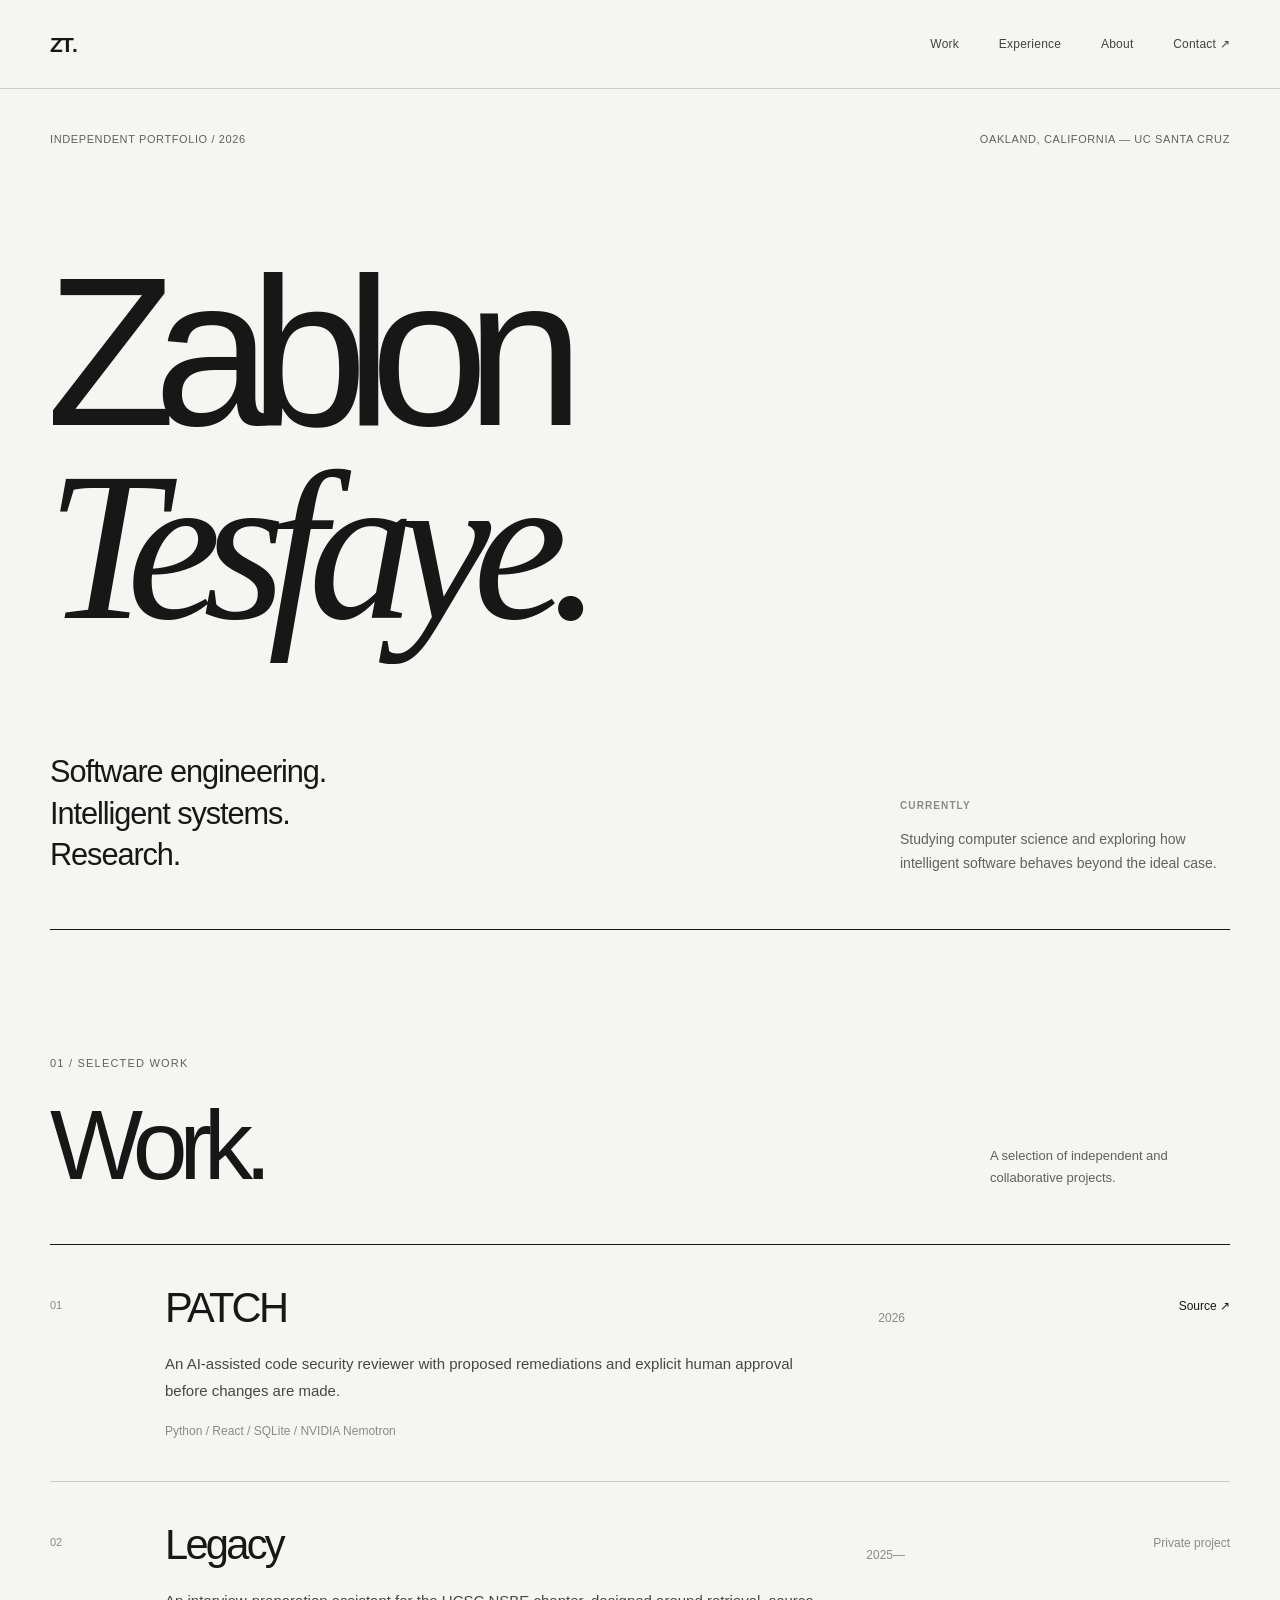
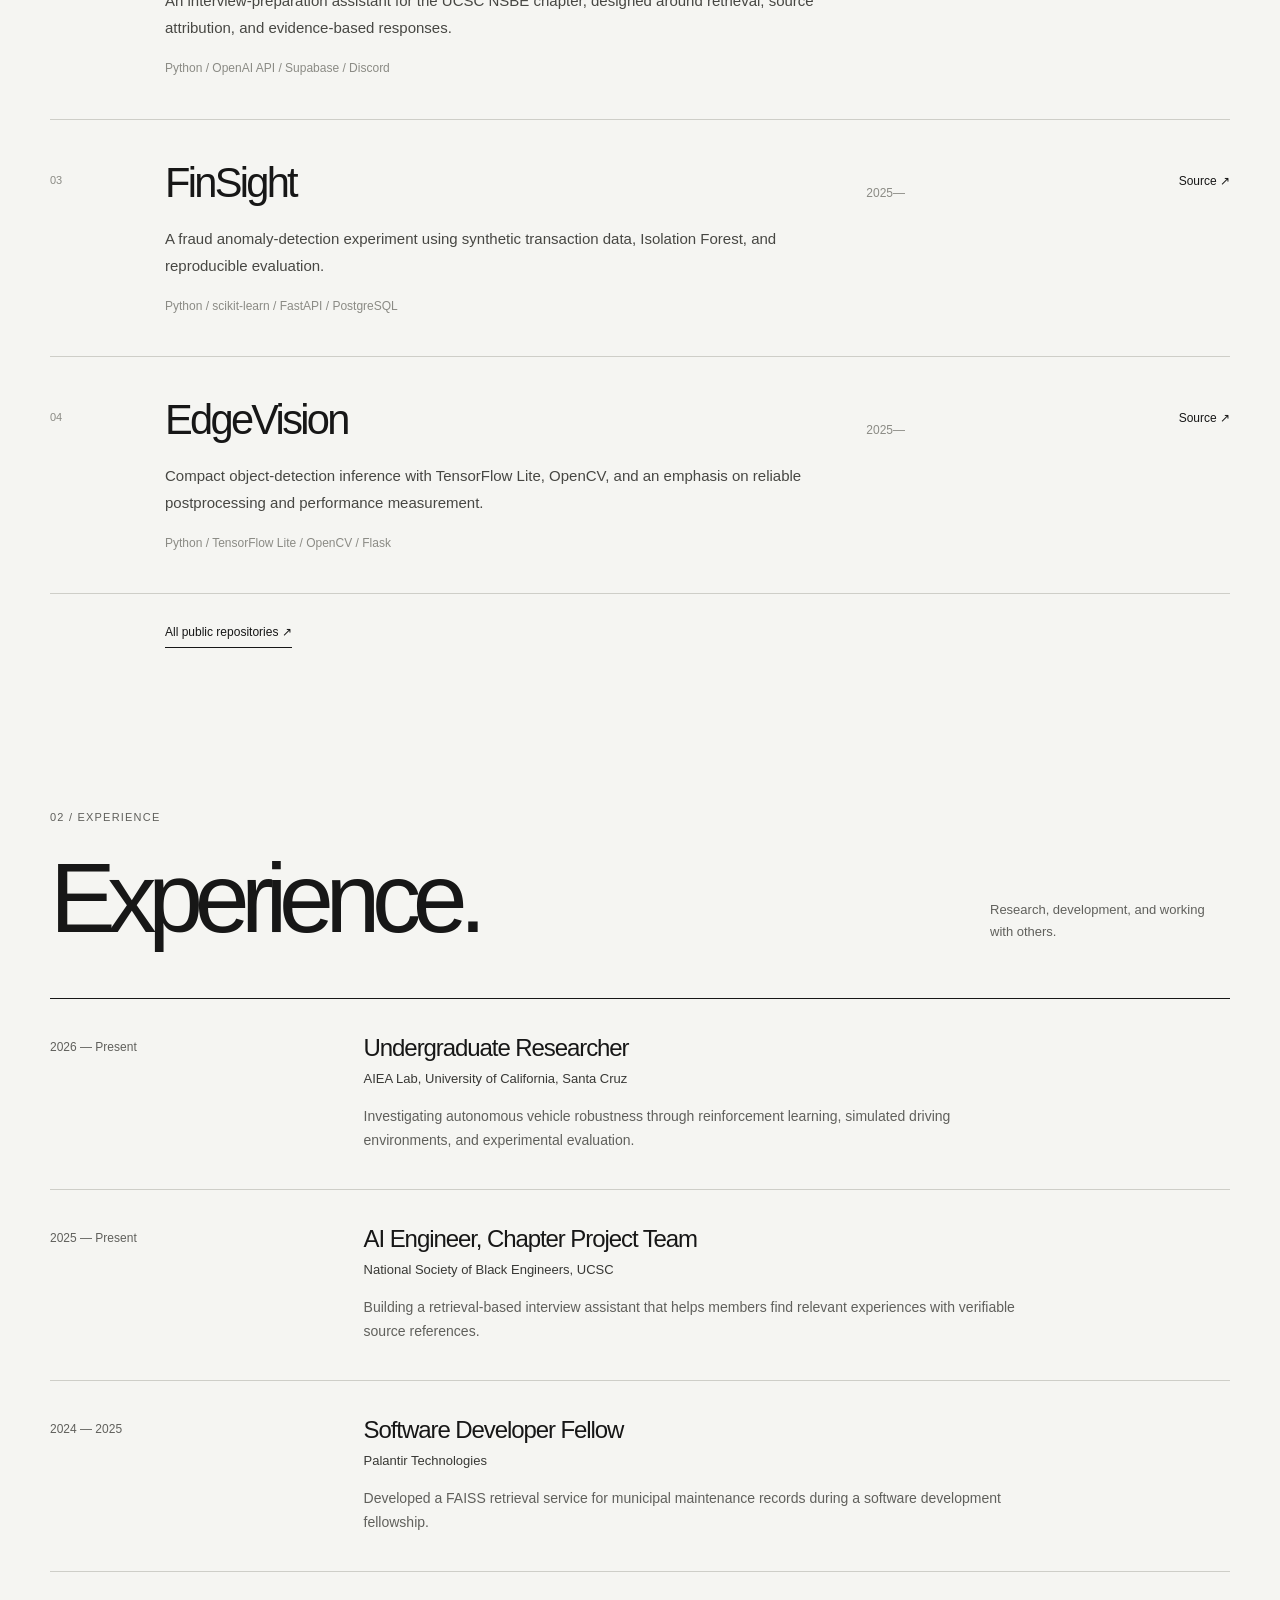
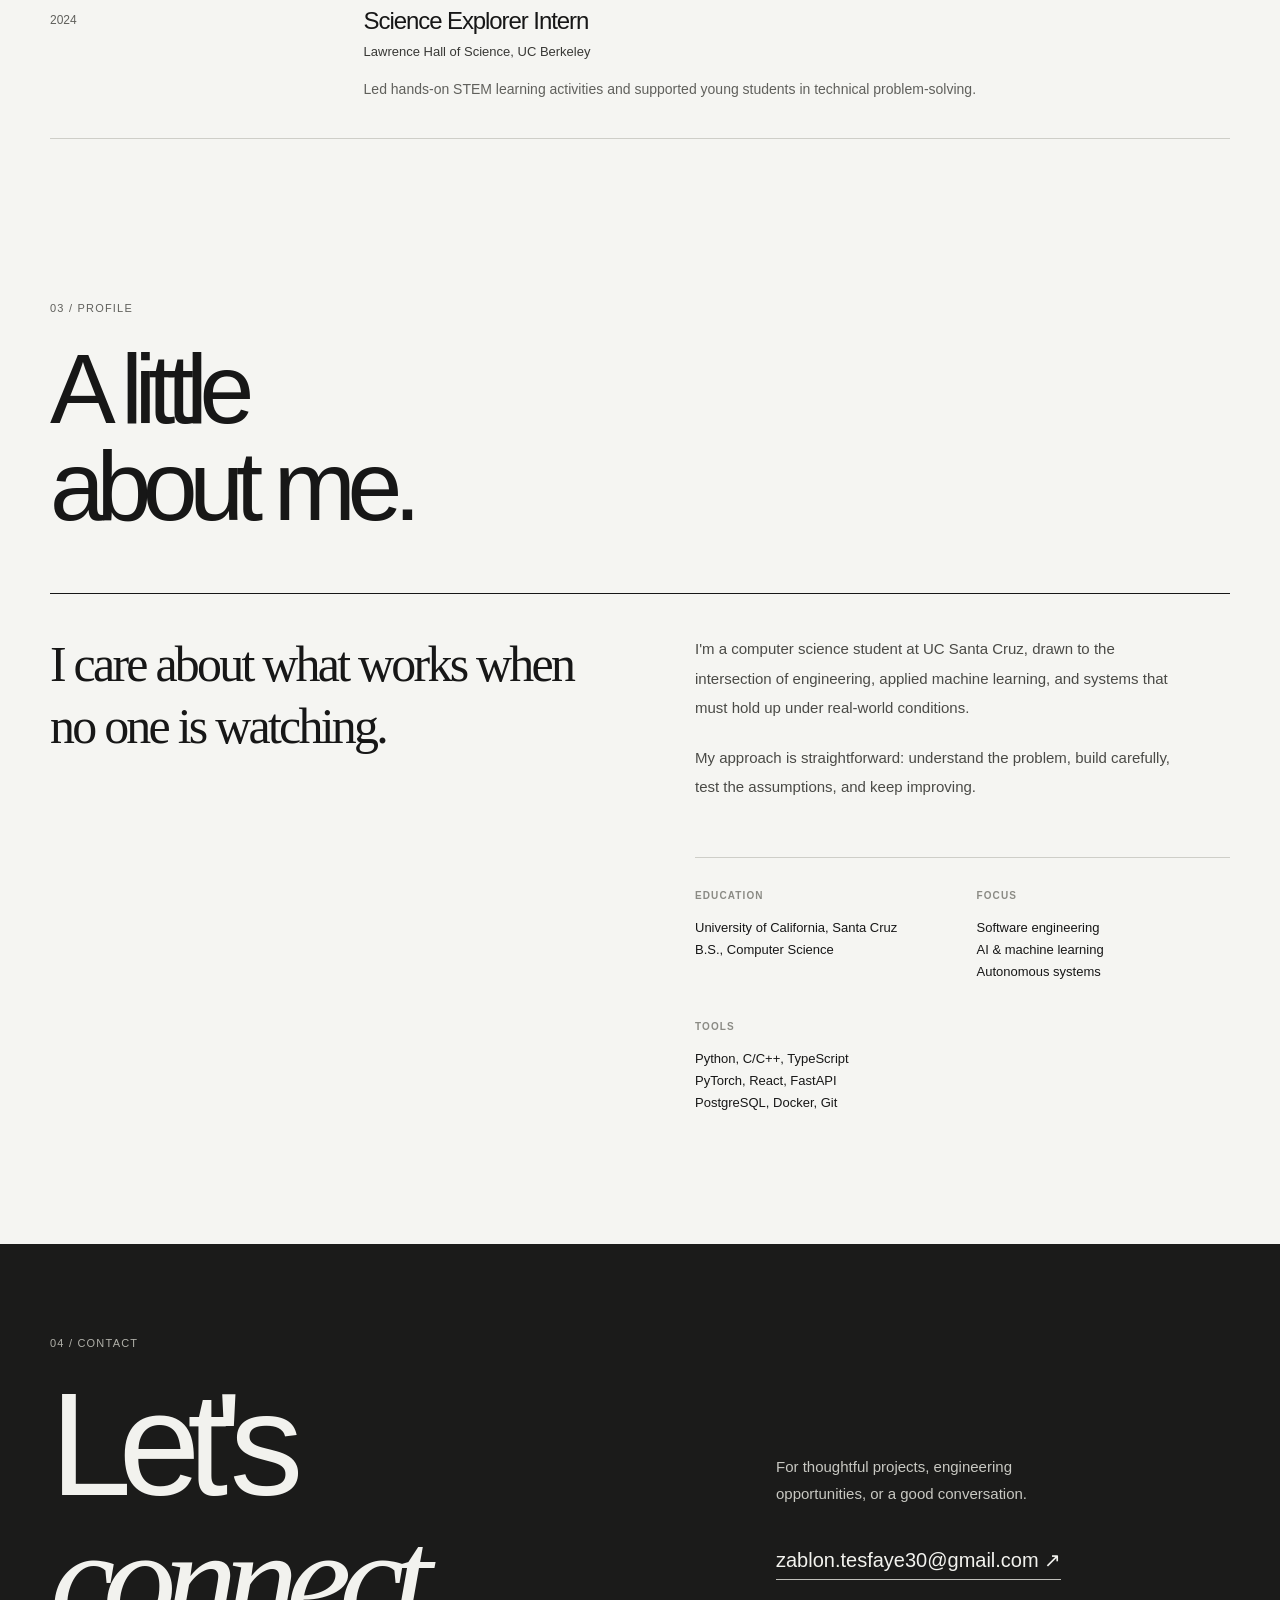
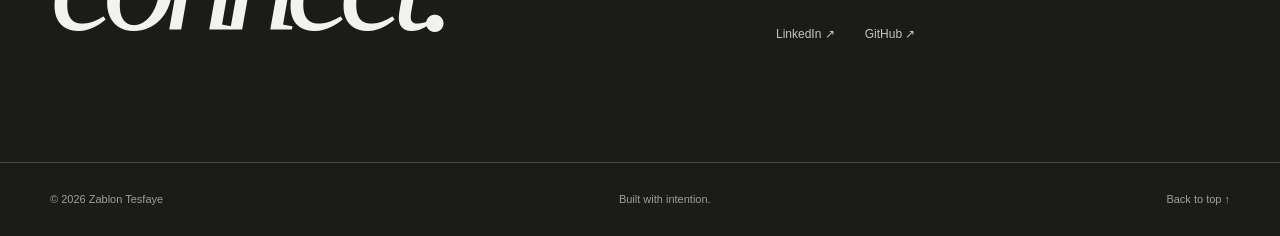
==== index.html @ 2c30edf9 "Redesign portfolio as restrained monochrome editorial site" ====
<!doctype html>
<html lang="en">
<head>
  <meta charset="utf-8">
  <meta name="viewport" content="width=device-width, initial-scale=1">
  <meta name="theme-color" content="#f5f5f2">
  <meta name="description" content="Zablon Tesfaye. Computer science, intelligent systems, and software engineering. Selected work and experience.">
  <meta property="og:type" content="website">
  <meta property="og:title" content="Zablon Tesfaye — Selected Work">
  <meta property="og:description" content="Software engineering, applied machine learning, and research.">
  <link rel="canonical" href="https://zablon-tesfaye.github.io/">
  <link rel="icon" type="image/svg+xml" href="./favicon.svg">
  <link rel="stylesheet" href="./style.css">
  <script src="./script.js" defer></script>
  <title>Zablon Tesfaye — Selected Work</title>
</head>
<body>
  <a class="skip" href="#content">Skip to content</a>

  <header class="masthead">
    <div class="frame masthead-inner">
      <a href="#top" class="wordmark" aria-label="Zablon Tesfaye, home">ZT<span class="wordmark-period">.</span></a>
      <nav class="nav" aria-label="Primary navigation">
        <a href="#work">Work</a>
        <a href="#experience">Experience</a>
        <a href="#about">About</a>
        <a href="#contact">Contact <span aria-hidden="true">↗</span></a>
      </nav>
    </div>
  </header>

  <main id="content">
    <section class="hero frame" id="top" aria-labelledby="hero-title">
      <div class="hero-topline"><span>Independent Portfolio / 2026</span><span>Oakland, California — UC Santa Cruz</span></div>
      <h1 id="hero-title">Zablon<br><em>Tesfaye.</em></h1>
      <div class="hero-bottom">
        <p>Software engineering.<br>Intelligent systems.<br>Research.</p>
        <div class="hero-note">
          <span class="micro-label">CURRENTLY</span>
          <p>Studying computer science and exploring how intelligent software behaves beyond the ideal case.</p>
        </div>
      </div>
      <div class="hero-divider" aria-hidden="true"></div>
    </section>

    <section id="work" class="section frame" aria-labelledby="work-heading">
      <div class="section-heading">
        <div><span class="section-number">01 / SELECTED WORK</span><h2 id="work-heading">Work.</h2></div>
        <p>A selection of independent and collaborative projects.</p>
      </div>

      <!-- Kept projects in a numbered editorial index rather than decorative cards.
           The structure makes it easy to add or reorder projects without changing JavaScript. -->
      <div class="work-list">
        <article class="work-item">
          <span class="item-number">01</span>
          <div class="work-main">
            <div class="work-title-row"><h3>PATCH</h3><span class="work-year">2026</span></div>
            <p class="work-summary">An AI-assisted code security reviewer with proposed remediations and explicit human approval before changes are made.</p>
            <p class="work-stack">Python / React / SQLite / NVIDIA Nemotron</p>
          </div>
          <a class="work-link" href="https://github.com/Zablon-Tesfaye/Patch" target="_blank" rel="noopener noreferrer" aria-label="View PATCH on GitHub">Source <span aria-hidden="true">↗</span></a>
        </article>

        <article class="work-item">
          <span class="item-number">02</span>
          <div class="work-main">
            <div class="work-title-row"><h3>Legacy</h3><span class="work-year">2025—</span></div>
            <p class="work-summary">An interview-preparation assistant for the UCSC NSBE chapter, designed around retrieval, source attribution, and evidence-based responses.</p>
            <p class="work-stack">Python / OpenAI API / Supabase / Discord</p>
          </div>
          <span class="work-private">Private project</span>
        </article>

        <article class="work-item">
          <span class="item-number">03</span>
          <div class="work-main">
            <div class="work-title-row"><h3>FinSight</h3><span class="work-year">2025—</span></div>
            <p class="work-summary">A fraud anomaly-detection experiment using synthetic transaction data, Isolation Forest, and reproducible evaluation.</p>
            <p class="work-stack">Python / scikit-learn / FastAPI / PostgreSQL</p>
          </div>
          <a class="work-link" href="https://github.com/Zablon-Tesfaye/finsight" target="_blank" rel="noopener noreferrer" aria-label="View FinSight on GitHub">Source <span aria-hidden="true">↗</span></a>
        </article>

        <article class="work-item">
          <span class="item-number">04</span>
          <div class="work-main">
            <div class="work-title-row"><h3>EdgeVision</h3><span class="work-year">2025—</span></div>
            <p class="work-summary">Compact object-detection inference with TensorFlow Lite, OpenCV, and an emphasis on reliable postprocessing and performance measurement.</p>
            <p class="work-stack">Python / TensorFlow Lite / OpenCV / Flask</p>
          </div>
          <a class="work-link" href="https://github.com/Zablon-Tesfaye/EdgeVision" target="_blank" rel="noopener noreferrer" aria-label="View EdgeVision on GitHub">Source <span aria-hidden="true">↗</span></a>
        </article>
      </div>
      <a class="quiet-link" href="https://github.com/Zablon-Tesfaye" target="_blank" rel="noopener noreferrer">All public repositories <span aria-hidden="true">↗</span></a>
    </section>

    <section id="experience" class="section frame" aria-labelledby="experience-heading">
      <div class="section-heading">
        <div><span class="section-number">02 / EXPERIENCE</span><h2 id="experience-heading">Experience.</h2></div>
        <p>Research, development, and working with others.</p>
      </div>
      <div class="experience-list">
        <article class="experience-item">
          <span class="experience-date">2026 — Present</span>
          <div><h3>Undergraduate Researcher</h3><p class="experience-org">AIEA Lab, University of California, Santa Cruz</p><p>Investigating autonomous vehicle robustness through reinforcement learning, simulated driving environments, and experimental evaluation.</p></div>
        </article>
        <article class="experience-item">
          <span class="experience-date">2025 — Present</span>
          <div><h3>AI Engineer, Chapter Project Team</h3><p class="experience-org">National Society of Black Engineers, UCSC</p><p>Building a retrieval-based interview assistant that helps members find relevant experiences with verifiable source references.</p></div>
        </article>
        <article class="experience-item">
          <span class="experience-date">2024 — 2025</span>
          <div><h3>Software Developer Fellow</h3><p class="experience-org">Palantir Technologies</p><p>Developed a FAISS retrieval service for municipal maintenance records during a software development fellowship.</p></div>
        </article>
        <article class="experience-item">
          <span class="experience-date">2024</span>
          <div><h3>Science Explorer Intern</h3><p class="experience-org">Lawrence Hall of Science, UC Berkeley</p><p>Led hands-on STEM learning activities and supported young students in technical problem-solving.</p></div>
        </article>
      </div>
    </section>

    <section id="about" class="section frame about-section" aria-labelledby="about-heading">
      <div class="section-heading"><div><span class="section-number">03 / PROFILE</span><h2 id="about-heading">A little<br>about me.</h2></div></div>
      <div class="about-grid">
        <p class="about-statement">I care about what works when no one is watching.</p>
        <div class="about-details">
          <p>I'm a computer science student at UC Santa Cruz, drawn to the intersection of engineering, applied machine learning, and systems that must hold up under real-world conditions.</p>
          <p>My approach is straightforward: understand the problem, build carefully, test the assumptions, and keep improving.</p>
          <div class="facts">
            <div><span class="micro-label">EDUCATION</span><p>University of California, Santa Cruz<br>B.S., Computer Science</p></div>
            <div><span class="micro-label">FOCUS</span><p>Software engineering<br>AI &amp; machine learning<br>Autonomous systems</p></div>
            <div><span class="micro-label">TOOLS</span><p>Python, C/C++, TypeScript<br>PyTorch, React, FastAPI<br>PostgreSQL, Docker, Git</p></div>
          </div>
        </div>
      </div>
    </section>

    <section id="contact" class="contact-section" aria-labelledby="contact-heading">
      <div class="frame">
        <span class="section-number">04 / CONTACT</span>
        <div class="contact-grid">
          <h2 id="contact-heading">Let's<br><em>connect.</em></h2>
          <div class="contact-aside">
            <p>For thoughtful projects, engineering opportunities, or a good conversation.</p>
            <a class="email-link" href="mailto:zablon.tesfaye30@gmail.com?subject=Hello%20Zablon">zablon.tesfaye30@gmail.com <span aria-hidden="true">↗</span></a>
            <div class="social-links">
              <a href="https://www.linkedin.com/in/Zablon-Tesfaye" target="_blank" rel="noopener noreferrer">LinkedIn ↗</a>
              <a href="https://github.com/Zablon-Tesfaye" target="_blank" rel="noopener noreferrer">GitHub ↗</a>
            </div>
          </div>
        </div>
      </div>
    </section>
  </main>

  <footer class="footer"><div class="frame footer-inner"><span>© <span data-year>2026</span> Zablon Tesfaye</span><span>Built with intention.</span><a href="#top">Back to top ↑</a></div></footer>
</body>
</html>
---- style.css ----
/*
  Visual direction: quiet editorial, not a product landing page.
  Deliberately limited to ink, warm paper and a handful of neutral grays.
*/
:root {
  color-scheme: light;
  --paper: #f5f5f2;
  --ink: #171717;
  --secondary: #60605c;
  --soft: #8b8b85;
  --line: #cecec8;
  --dark: #1b1b1a;
  --wide: 1260px;
}
* { box-sizing: border-box; }
html { scroll-behavior: smooth; scroll-padding-top: 70px; }
body { margin: 0; min-width: 320px; color: var(--ink); background: var(--paper); font: 15px/1.7 -apple-system, BlinkMacSystemFont, "Helvetica Neue", Helvetica, Arial, sans-serif; -webkit-font-smoothing: antialiased; }
a { color: inherit; }
a:focus-visible { outline: 2px solid currentColor; outline-offset: 5px; }
::selection { background: #222; color: #fff; }
h1, h2, h3, p { margin-top: 0; }
h1, h2, h3 { font-weight: 400; }
.frame { width: min(var(--wide), calc(100% - 100px)); margin-inline: auto; }
.skip { position: absolute; top: -100px; left: 22px; z-index: 50; background: var(--ink); color: white; padding: 10px 16px; }
.skip:focus { top: 16px; }

/* One understated navigation row. No animations, pills, or prominent CTA. */
.masthead { border-bottom: 1px solid var(--line); }
.masthead-inner { min-height: 88px; display: flex; justify-content: space-between; align-items: center; gap: 24px; }
.wordmark { font: 700 21px/1 Helvetica, Arial, sans-serif; text-decoration: none; letter-spacing: -.09em; }
.wordmark-period { letter-spacing: 0; }
.nav { display: flex; align-items: center; flex-wrap: wrap; gap: clamp(17px,3.1vw,43px); }
.nav a { text-decoration: none; color: #42423f; font-size: 12px; letter-spacing: .02em; }
.nav a:hover, .nav a[aria-current="page"] { color: var(--ink); text-decoration: underline; text-underline-offset: 5px; }

/* Large type carries the identity without an illustration or graphic treatment. */
.hero { padding-top: 41px; }
.hero-topline { display: flex; justify-content: space-between; gap: 16px; color: var(--secondary); font-size: 11px; letter-spacing: .055em; text-transform: uppercase; }
.hero h1 { font-size: clamp(106px, 16.6vw, 248px); line-height: .91; letter-spacing: -.105em; font-weight: 500; margin: 106px 0 108px -.018em; }
.hero h1 em, .contact-grid h2 em { font-family: Georgia, "Times New Roman", serif; font-weight: 400; letter-spacing: -.085em; }
.hero-bottom { display: flex; align-items: flex-end; justify-content: space-between; gap: 55px; padding-bottom: 53px; }
.hero-bottom > p { font-size: clamp(18px, 2.4vw, 31px); line-height: 1.35; letter-spacing: -.035em; margin: 0; }
.hero-note { width: min(330px, 42%); }
.hero-note p { color: var(--secondary); font-size: 14px; line-height: 1.75; margin: 10px 0 0; }
.micro-label { color: var(--soft); font-size: 10px; font-weight: 600; letter-spacing: .11em; }
.hero-divider { border-bottom: 1px solid var(--ink); }

/* A narrow numbered system is reused through the entire portfolio. */
.section { padding-top: 124px; padding-bottom: 36px; }
.section-heading { display: flex; align-items: end; justify-content: space-between; gap: 38px; margin-bottom: 51px; }
.section-number { display: block; margin-bottom: 24px; color: var(--secondary); font-size: 11px; letter-spacing: .11em; }
.section-heading h2 { margin: 0; font-size: clamp(58px, 7.7vw, 112px); line-height: .98; letter-spacing: -.085em; font-weight: 400; }
.section-heading > p { color: var(--secondary); max-width: 240px; font-size: 13px; margin-bottom: 4px; }
.work-list, .experience-list { border-top: 1px solid var(--ink); }
.work-item { display: grid; grid-template-columns: 80px minmax(0, 1fr) 100px; gap: 35px; align-items: start; padding: 38px 0 40px; border-bottom: 1px solid var(--line); }
.item-number { color: var(--soft); font-size: 11px; font-variant-numeric: tabular-nums; padding-top: 13px; }
.work-main { max-width: 740px; }
.work-title-row { display: flex; justify-content: space-between; align-items: baseline; gap: 20px; }
.work-title-row h3 { font-size: clamp(30px, 3.25vw, 46px); line-height: 1.2; letter-spacing: -.065em; margin-bottom: 17px; }
.work-year { font-size: 12px; color: var(--soft); }
.work-summary { color: #474743; font-size: 15px; line-height: 1.8; max-width: 650px; margin-bottom: 17px; }
.work-stack { color: var(--soft); font-size: 12px; margin: 0; }
.work-link, .work-private { justify-self: end; margin-top: 13px; font-size: 12px; white-space: nowrap; text-decoration: none; }
.work-link { border-bottom: 1px solid transparent; }
.work-link:hover { border-color: var(--ink); }
.work-private { color: var(--soft); }
.quiet-link { display: inline-block; margin: 28px 0 0 115px; text-decoration: none; border-bottom: 1px solid var(--ink); padding-bottom: 4px; font-size: 12px; }
.quiet-link:hover { color: var(--secondary); }

/* Experience is typography and a thin rule, not a timeline of cards. */
.experience-item { display: grid; grid-template-columns: minmax(150px,.31fr) 1fr; gap: 45px; padding: 33px 0 36px; border-bottom: 1px solid var(--line); }
.experience-date { color: var(--secondary); font-size: 12px; padding-top: 5px; }
.experience-item h3 { font-size: 24px; line-height: 1.3; letter-spacing: -.045em; margin: 0 0 5px; }
.experience-org { font-size: 13px; margin: 0 0 15px; color: #383835; }
.experience-item div > p:last-child { color: var(--secondary); max-width: 670px; font-size: 14px; margin: 0; }

/* The about section reads like a short personal statement. */
.about-section { padding-bottom: 130px; }
.about-section .section-heading { margin-bottom: 59px; }
.about-grid { display: grid; grid-template-columns: 1fr 1fr; gap: 110px; padding-top: 40px; border-top: 1px solid var(--ink); }
.about-statement { font: 400 clamp(30px,3.9vw,52px)/1.24 Georgia, "Times New Roman", serif; letter-spacing: -.055em; max-width: 525px; }
.about-details > p { color: #4a4a46; line-height: 1.95; max-width: 500px; margin-bottom: 21px; font-size: 15px; }
.facts { display: grid; grid-template-columns: 1fr 1fr; gap: 28px; margin-top: 55px; border-top: 1px solid var(--line); padding-top: 23px; }
.facts div:last-child { grid-column: 1 / -1; }
.facts p { font-size: 13px; line-height: 1.7; margin: 11px 0 0; }

/* Inverted paper/ink for the only substantial visual transition. */
.contact-section { padding: 90px 0 113px; color: #f2f2ee; background: var(--dark); }
.contact-section .section-number { color: #b0b0a9; }
.contact-grid { display: grid; grid-template-columns: minmax(0,1.2fr) minmax(280px,.8fr); gap: 45px; align-items: end; }
.contact-grid h2 { font-size: clamp(82px, 11.5vw, 164px); letter-spacing: -.09em; line-height: .92; margin: 0; }
.contact-aside { padding-bottom: 4px; }
.contact-aside > p { font-size: 15px; max-width: 300px; color: #c8c8c2; line-height: 1.8; margin-bottom: 36px; }
.email-link { font-size: clamp(14px,1.6vw,20px); text-decoration: none; border-bottom: 1px solid #bfbfba; padding-bottom: 8px; overflow-wrap: anywhere; }
.email-link:hover { color: #b8b8b3; }
.social-links { display: flex; gap: 30px; margin-top: 47px; }
.social-links a { text-decoration: none; font-size: 12px; color: #c5c5c0; }
.social-links a:hover { color: white; }
.footer { padding: 27px 0; background: var(--dark); color: #9f9f99; border-top: 1px solid #484844; font-size: 11px; }
.footer-inner { display: flex; justify-content: space-between; gap: 15px; flex-wrap: wrap; }
.footer a { color: inherit; text-decoration: none; }
.footer a:hover { color: white; }

/* Contact page uses exactly the same type scale and material palette. */
.contact-page { min-height: calc(100vh - 150px); padding-top: 125px; padding-bottom: 130px; }
.contact-page h1 { font-size: clamp(82px,12vw,170px); line-height: .92; letter-spacing: -.085em; margin: 50px 0 45px; }
.contact-page h1 em { font-family: Georgia, serif; font-weight: normal; }
.contact-page-intro { color: var(--secondary); max-width: 500px; font-size: 17px; }
.contact-options { border-top: 1px solid var(--ink); margin-top: 65px; }
.contact-option { padding: 22px 0; border-bottom: 1px solid var(--line); display: flex; justify-content: space-between; gap: 24px; text-decoration: none; font-size: 16px; }
.contact-option span { color: var(--secondary); font-size: 12px; }
.contact-option:hover { color: var(--secondary); }

@media (max-width: 850px) {
  .frame { width: calc(100% - 54px); }
  .hero h1 { font-size: clamp(96px,16.5vw,160px); margin: 95px 0 90px; }
  .about-grid { gap: 45px; }
  .contact-grid { gap: 24px; }
  .work-item { grid-template-columns: 35px minmax(0,1fr) 70px; gap: 15px; }
  .quiet-link { margin-left: 50px; }
}
@media (max-width: 620px) {
  .frame { width: calc(100% - 36px); }
  .masthead-inner { min-height: 72px; }
  .nav { gap: 15px; }
  .nav a { font-size: 11px; }
  .hero { padding-top: 28px; }
  .hero-topline { font-size: 9px; }
  .hero-topline span:last-child { text-align: right; }
  .hero h1 { font-size: clamp(68px,17.7vw,106px); margin: 91px 0 87px; }
  .hero-bottom { display: block; padding-bottom: 38px; }
  .hero-bottom > p { font-size: 23px; }
  .hero-note { width: auto; margin-top: 45px; }
  .hero-note p { font-size: 13px; max-width: 330px; }
  .section { padding-top: 90px; }
  .section-heading { display: block; margin-bottom: 35px; }
  .section-heading > p { margin: 23px 0 0; }
  .section-heading h2 { font-size: 67px; }
  .work-item { grid-template-columns: 28px minmax(0,1fr); gap: 12px; padding: 28px 0 30px; }
  .work-title-row h3 { font-size: 32px; }
  .work-link, .work-private { grid-column: 2; justify-self: start; margin-top: 0; }
  .work-summary { font-size: 14px; }
  .quiet-link { margin-left: 40px; }
  .experience-item { display: block; padding: 27px 0; }
  .experience-date { display: block; margin-bottom: 11px; }
  .experience-item h3 { font-size: 22px; }
  .about-grid { display: block; }
  .about-statement { font-size: 39px; margin-bottom: 37px; }
  .about-section { padding-bottom: 85px; }
  .contact-section { padding: 70px 0 82px; }
  .contact-grid { display: block; }
  .contact-grid h2 { font-size: clamp(78px,17vw,112px); margin-bottom: 68px; }
  .contact-page { padding-top: 75px; }
  .contact-page h1 { font-size: clamp(70px,15vw,105px); }
}
@media (prefers-reduced-motion: reduce) { html { scroll-behavior: auto; } }
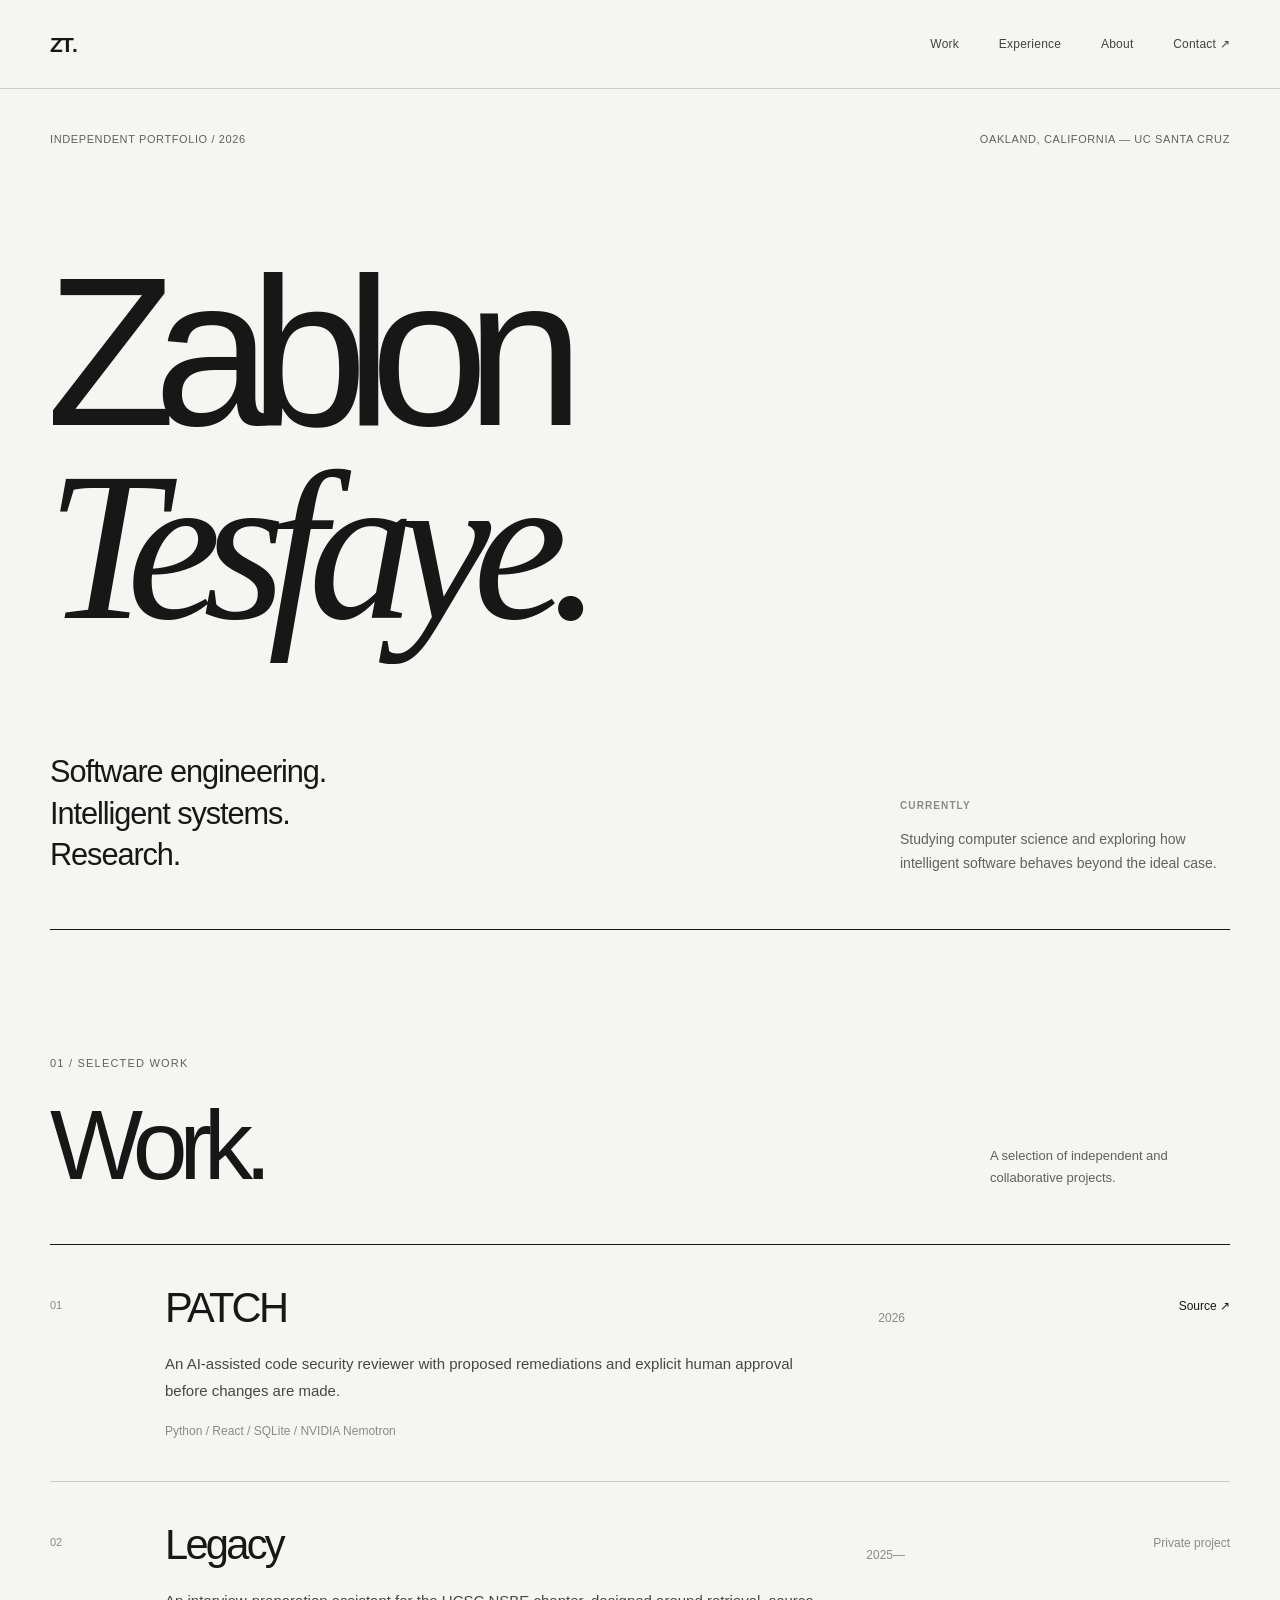
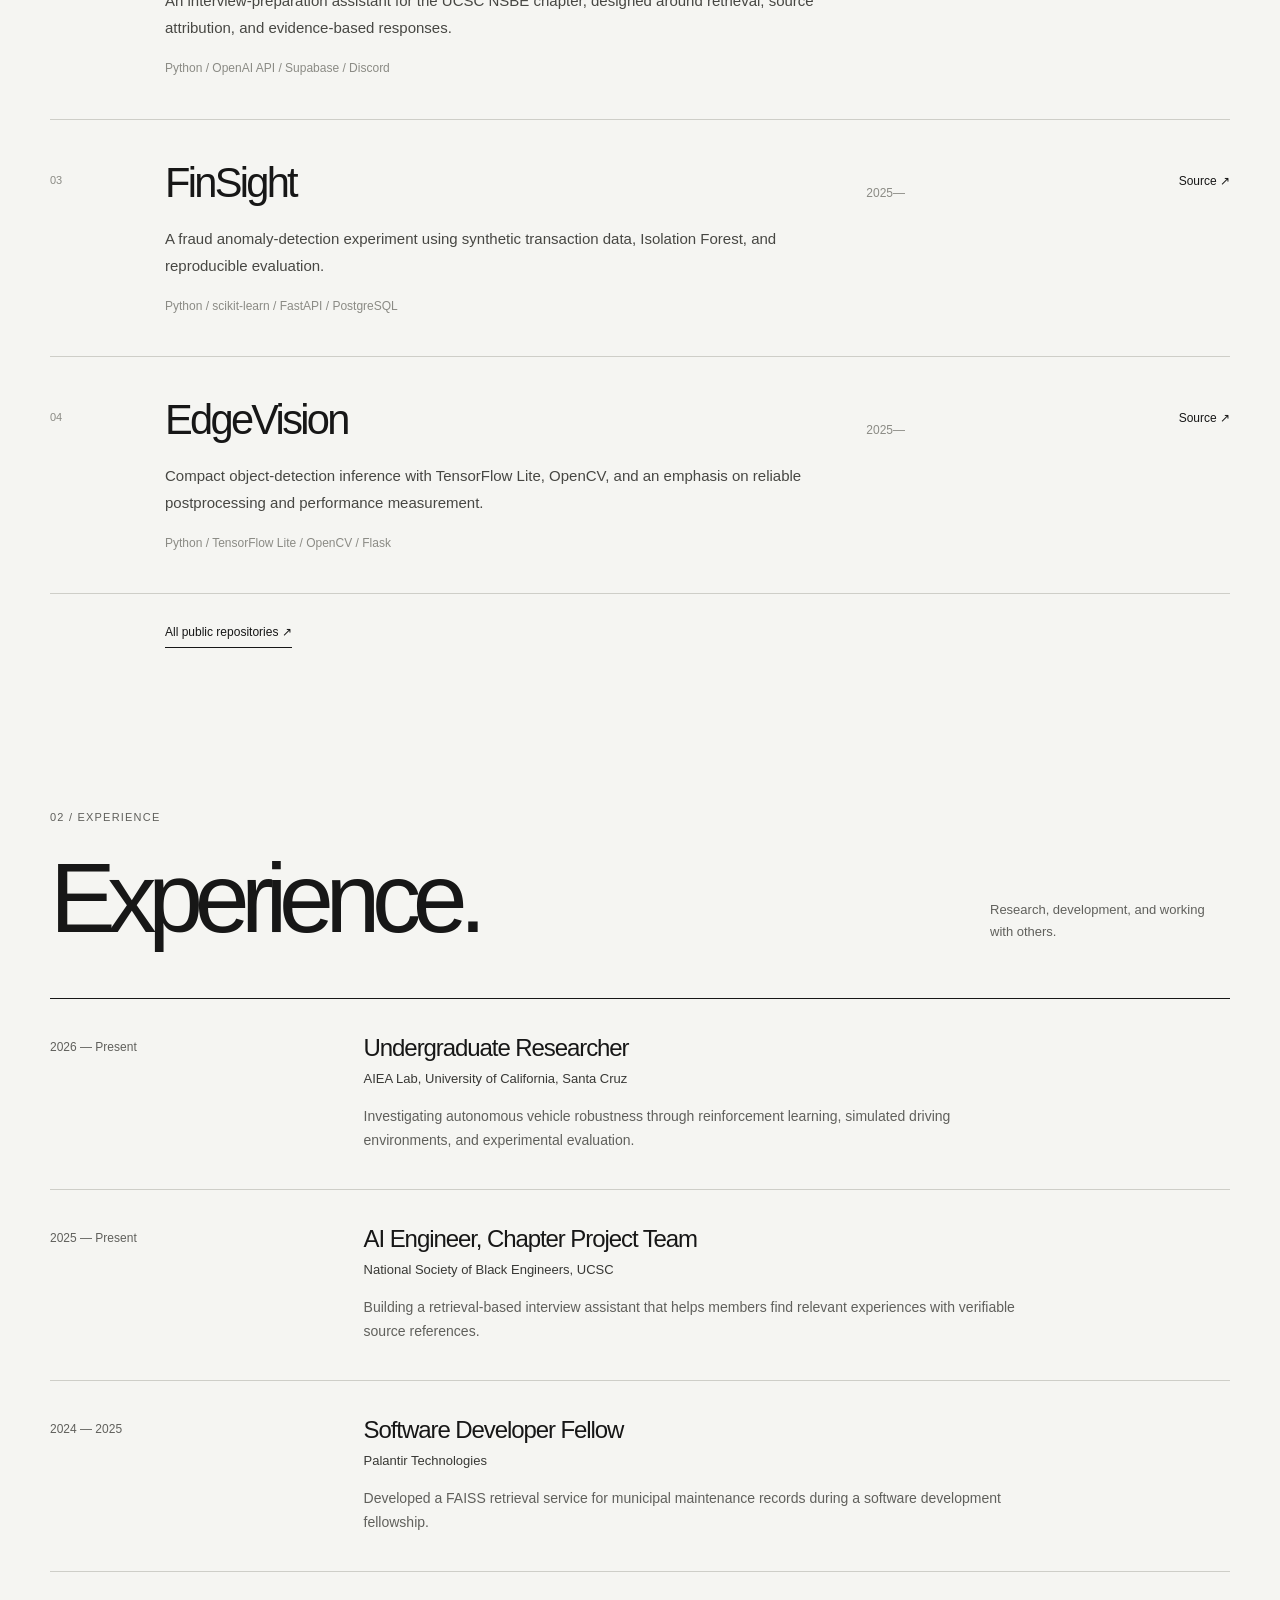
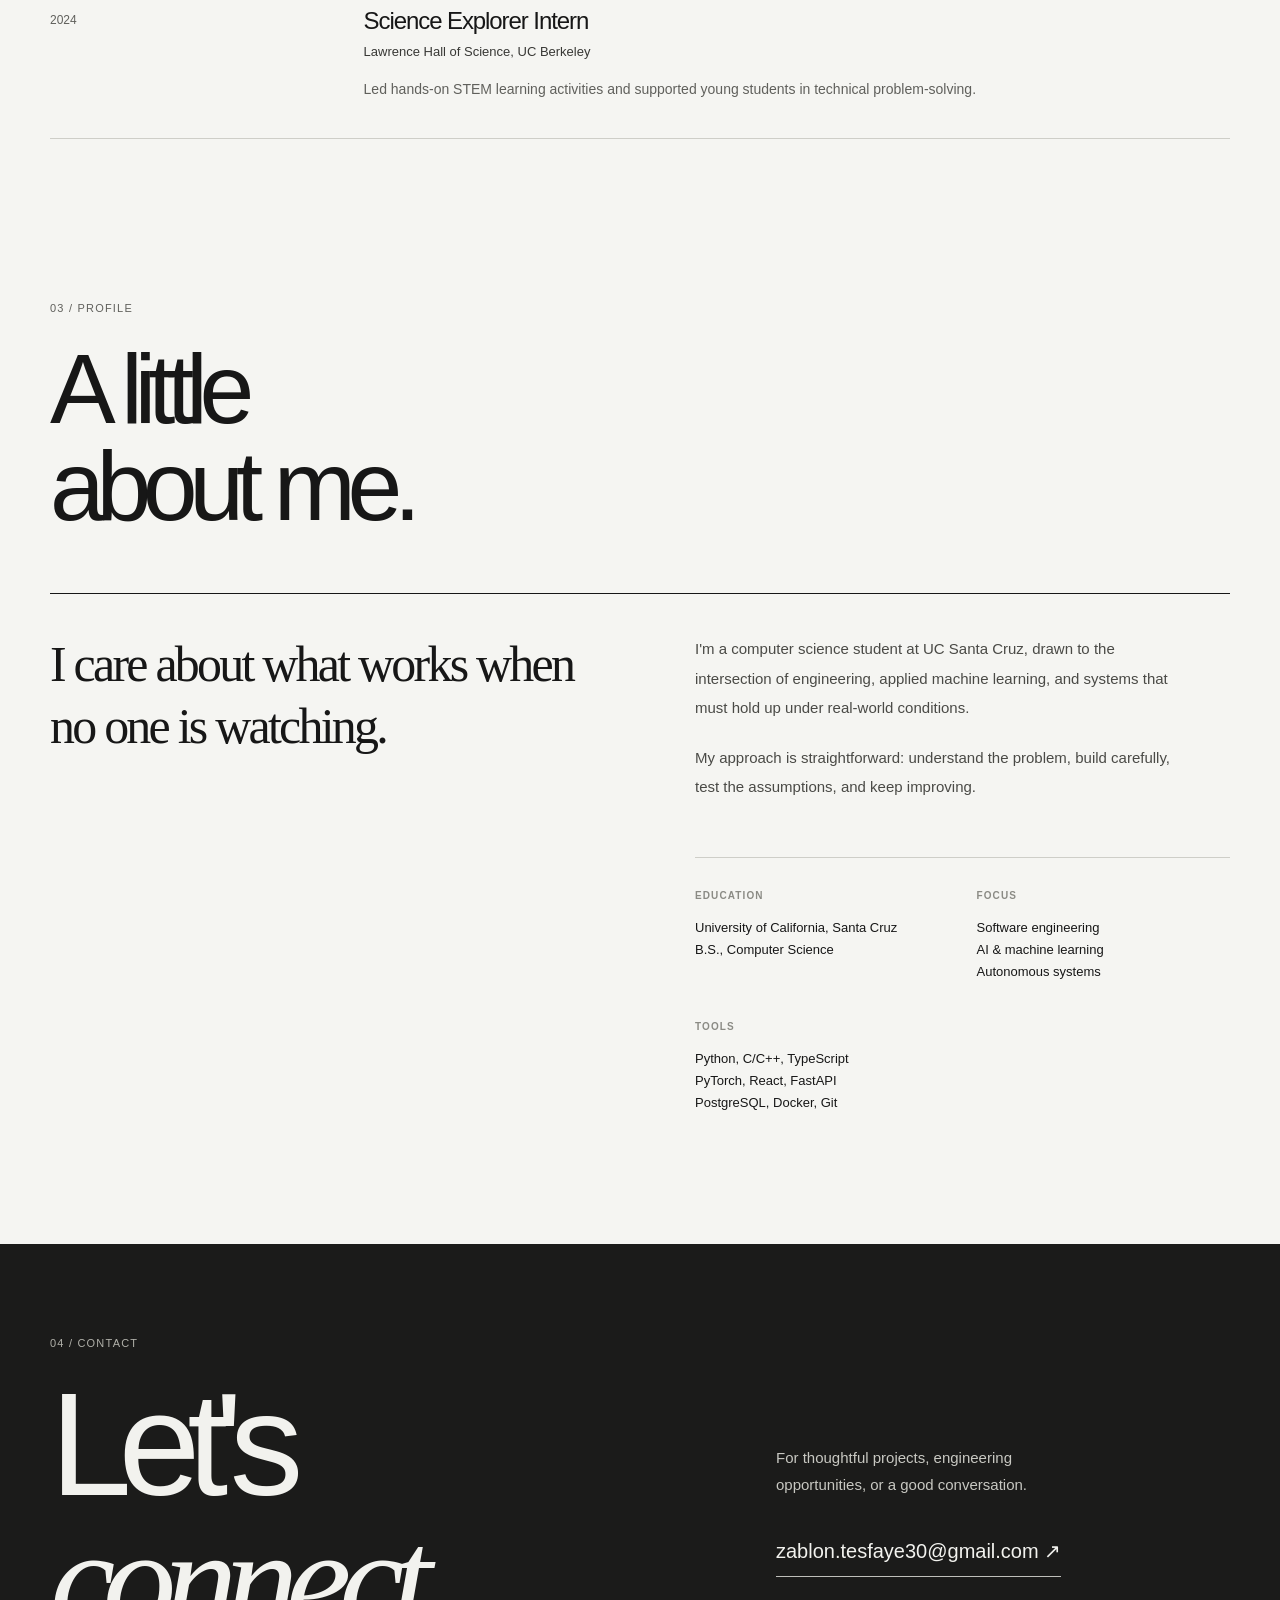
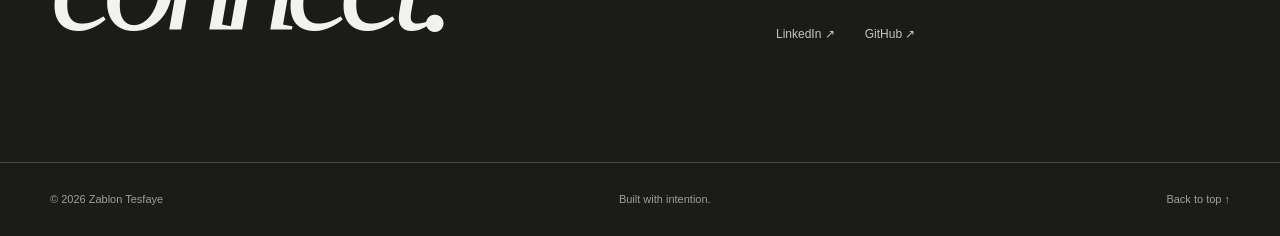
==== commit 73beace7: "Point index.html at fresh portfolio stylesheet to fix cached layout" ====
--- a/index.html
+++ b/index.html
@@ -8,11 +8,16 @@
   <meta property="og:type" content="website">
   <meta property="og:title" content="Zablon Tesfaye — Selected Work">
   <meta property="og:description" content="Software engineering, applied machine learning, and research.">
+  <meta property="og:url" content="https://zablon-tesfaye.github.io/">
+  <meta property="og:site_name" content="Zablon Tesfaye">
+  <meta name="twitter:card" content="summary">
+  <meta name="twitter:title" content="Zablon Tesfaye — Selected Work">
   <link rel="canonical" href="https://zablon-tesfaye.github.io/">
   <link rel="icon" type="image/svg+xml" href="./favicon.svg">
-  <link rel="stylesheet" href="./style.css">
+  <link rel="stylesheet" href="./portfolio.css">
   <script src="./script.js" defer></script>
   <title>Zablon Tesfaye — Selected Work</title>
+  <script type="application/ld+json">{"@context":"https://schema.org","@type":"Person","name":"Zablon Tesfaye","url":"https://zablon-tesfaye.github.io/","alumniOf":{"@type":"CollegeOrUniversity","name":"University of California, Santa Cruz"},"sameAs":["https://github.com/Zablon-Tesfaye","https://www.linkedin.com/in/Zablon-Tesfaye"]}</script>
 </head>
 <body>
   <a class="skip" href="#content">Skip to content</a>
@@ -102,19 +107,19 @@
       </div>
       <div class="experience-list">
         <article class="experience-item">
-          <span class="experience-date">2026 — Present</span>
+          <time class="experience-date" datetime="2026-05">2026 — Present</time>
           <div><h3>Undergraduate Researcher</h3><p class="experience-org">AIEA Lab, University of California, Santa Cruz</p><p>Investigating autonomous vehicle robustness through reinforcement learning, simulated driving environments, and experimental evaluation.</p></div>
         </article>
         <article class="experience-item">
-          <span class="experience-date">2025 — Present</span>
+          <time class="experience-date" datetime="2025-05">2025 — Present</time>
           <div><h3>AI Engineer, Chapter Project Team</h3><p class="experience-org">National Society of Black Engineers, UCSC</p><p>Building a retrieval-based interview assistant that helps members find relevant experiences with verifiable source references.</p></div>
         </article>
         <article class="experience-item">
-          <span class="experience-date">2024 — 2025</span>
+          <time class="experience-date" datetime="2024-12">2024 — 2025</time>
           <div><h3>Software Developer Fellow</h3><p class="experience-org">Palantir Technologies</p><p>Developed a FAISS retrieval service for municipal maintenance records during a software development fellowship.</p></div>
         </article>
         <article class="experience-item">
-          <span class="experience-date">2024</span>
+          <time class="experience-date" datetime="2024-06">2024</time>
           <div><h3>Science Explorer Intern</h3><p class="experience-org">Lawrence Hall of Science, UC Berkeley</p><p>Led hands-on STEM learning activities and supported young students in technical problem-solving.</p></div>
         </article>
       </div>
--- a/portfolio.css
+++ b/portfolio.css
@@ -0,0 +1,176 @@
+/*
+  Visual direction: quiet editorial, not a product landing page.
+  Deliberately limited to ink, warm paper and a handful of neutral grays.
+*/
+:root {
+  color-scheme: light;
+  --paper: #f5f5f2;
+  --ink: #171717;
+  --secondary: #60605c;
+  --soft: #8b8b85;
+  --line: #cecec8;
+  --dark: #1b1b1a;
+  --wide: 1260px;
+}
+* { box-sizing: border-box; }
+html { scroll-behavior: smooth; scroll-padding-top: 70px; }
+body { margin: 0; min-width: 320px; color: var(--ink); background: var(--paper); font: 15px/1.7 -apple-system, BlinkMacSystemFont, "Helvetica Neue", Helvetica, Arial, sans-serif; -webkit-font-smoothing: antialiased; }
+a { color: inherit; }
+a:focus-visible { outline: 2px solid currentColor; outline-offset: 5px; }
+::selection { background: #222; color: #fff; }
+h1, h2, h3, p { margin-top: 0; }
+h1, h2, h3 { font-weight: 400; }
+.frame { width: min(var(--wide), calc(100% - 100px)); margin-inline: auto; }
+.skip { position: absolute; top: -100px; left: 22px; z-index: 50; background: var(--ink); color: white; padding: 10px 16px; }
+.skip:focus { top: 16px; }
+
+/* One understated navigation row. No animations, pills, or prominent CTA. */
+.masthead { border-bottom: 1px solid var(--line); }
+.masthead-inner { min-height: 88px; display: flex; justify-content: space-between; align-items: center; gap: 24px; }
+.wordmark { font: 700 21px/1 Helvetica, Arial, sans-serif; text-decoration: none; letter-spacing: -.09em; }
+.wordmark-period { letter-spacing: 0; }
+.nav { display: flex; align-items: center; flex-wrap: wrap; gap: clamp(17px,3.1vw,43px); }
+.nav a { text-decoration: none; color: #42423f; font-size: 12px; letter-spacing: .02em; }
+.nav a:hover, .nav a[aria-current="page"] { color: var(--ink); text-decoration: underline; text-underline-offset: 5px; }
+
+/* Large type carries the identity without an illustration or graphic treatment. */
+.hero { padding-top: 41px; }
+.hero-topline { display: flex; justify-content: space-between; gap: 16px; color: var(--secondary); font-size: 11px; letter-spacing: .055em; text-transform: uppercase; }
+.hero h1 { font-size: clamp(106px, 16.6vw, 248px); line-height: .91; letter-spacing: -.105em; font-weight: 500; margin: 106px 0 108px -.018em; }
+.hero h1 em, .contact-grid h2 em { font-family: Georgia, "Times New Roman", serif; font-weight: 400; letter-spacing: -.085em; }
+.hero-bottom { display: flex; align-items: flex-end; justify-content: space-between; gap: 55px; padding-bottom: 53px; }
+.hero-bottom > p { font-size: clamp(18px, 2.4vw, 31px); line-height: 1.35; letter-spacing: -.035em; margin: 0; }
+.hero-note { width: min(330px, 42%); }
+.hero-note p { color: var(--secondary); font-size: 14px; line-height: 1.75; margin: 10px 0 0; }
+.micro-label { color: var(--soft); font-size: 10px; font-weight: 600; letter-spacing: .11em; }
+.hero-divider { border-bottom: 1px solid var(--ink); }
+
+/* A narrow numbered system is reused through the entire portfolio. */
+.section { padding-top: 124px; padding-bottom: 36px; }
+.section-heading { display: flex; align-items: end; justify-content: space-between; gap: 38px; margin-bottom: 51px; }
+.section-number { display: block; margin-bottom: 24px; color: var(--secondary); font-size: 11px; letter-spacing: .11em; }
+.section-heading h2 { margin: 0; font-size: clamp(58px, 7.7vw, 112px); line-height: .98; letter-spacing: -.085em; font-weight: 400; }
+.section-heading > p { color: var(--secondary); max-width: 240px; font-size: 13px; margin-bottom: 4px; }
+.work-list, .experience-list { border-top: 1px solid var(--ink); }
+.work-item { display: grid; grid-template-columns: 80px minmax(0, 1fr) 100px; gap: 35px; align-items: start; padding: 38px 0 40px; border-bottom: 1px solid var(--line); }
+.item-number { color: var(--soft); font-size: 11px; font-variant-numeric: tabular-nums; padding-top: 13px; }
+.work-main { max-width: 740px; }
+.work-title-row { display: flex; justify-content: space-between; align-items: baseline; gap: 20px; }
+.work-title-row h3 { font-size: clamp(30px, 3.25vw, 46px); line-height: 1.2; letter-spacing: -.065em; margin-bottom: 17px; }
+.work-year { font-size: 12px; color: var(--soft); }
+.work-summary { color: #474743; font-size: 15px; line-height: 1.8; max-width: 650px; margin-bottom: 17px; }
+.work-stack { color: var(--soft); font-size: 12px; margin: 0; }
+.work-link, .work-private { justify-self: end; margin-top: 13px; font-size: 12px; white-space: nowrap; text-decoration: none; }
+.work-link { border-bottom: 1px solid transparent; }
+.work-link:hover { border-color: var(--ink); }
+.work-private { color: var(--soft); }
+.quiet-link { display: inline-block; margin: 28px 0 0 115px; text-decoration: none; border-bottom: 1px solid var(--ink); padding-bottom: 4px; font-size: 12px; }
+.quiet-link:hover { color: var(--secondary); }
+
+/* Experience is typography and a thin rule, not a timeline of cards. */
+.experience-item { display: grid; grid-template-columns: minmax(150px,.31fr) 1fr; gap: 45px; padding: 33px 0 36px; border-bottom: 1px solid var(--line); }
+.experience-date { color: var(--secondary); font-size: 12px; padding-top: 5px; }
+.experience-item h3 { font-size: 24px; line-height: 1.3; letter-spacing: -.045em; margin: 0 0 5px; }
+.experience-org { font-size: 13px; margin: 0 0 15px; color: #383835; }
+.experience-item div > p:last-child { color: var(--secondary); max-width: 670px; font-size: 14px; margin: 0; }
+
+/* The about section reads like a short personal statement. */
+.about-section { padding-bottom: 130px; }
+.about-section .section-heading { margin-bottom: 59px; }
+.about-grid { display: grid; grid-template-columns: 1fr 1fr; gap: 110px; padding-top: 40px; border-top: 1px solid var(--ink); }
+.about-statement { font: 400 clamp(30px,3.9vw,52px)/1.24 Georgia, "Times New Roman", serif; letter-spacing: -.055em; max-width: 525px; }
+.about-details > p { color: #4a4a46; line-height: 1.95; max-width: 500px; margin-bottom: 21px; font-size: 15px; }
+.facts { display: grid; grid-template-columns: 1fr 1fr; gap: 28px; margin-top: 55px; border-top: 1px solid var(--line); padding-top: 23px; }
+.facts div:last-child { grid-column: 1 / -1; }
+.facts p { font-size: 13px; line-height: 1.7; margin: 11px 0 0; }
+
+/* Inverted paper/ink for the only substantial visual transition. */
+.contact-section { padding: 90px 0 113px; color: #f2f2ee; background: var(--dark); }
+.contact-section .section-number { color: #b0b0a9; }
+.contact-section a:focus-visible, .footer a:focus-visible { outline: 2px solid #f2f2ee; outline-offset: 6px; }
+.contact-grid { display: grid; grid-template-columns: minmax(0,1.2fr) minmax(280px,.8fr); gap: 45px; align-items: end; }
+.contact-grid h2 { font-size: clamp(82px, 11.5vw, 164px); letter-spacing: -.09em; line-height: .92; margin: 0; }
+.contact-aside { padding-bottom: 4px; }
+.contact-aside > p { font-size: 15px; max-width: 300px; color: #c8c8c2; line-height: 1.8; margin-bottom: 36px; }
+.email-link { display: inline-block; max-width: 100%; font-size: clamp(14px,1.6vw,20px); text-decoration: none; border-bottom: 1px solid #bfbfba; padding-bottom: 8px; overflow-wrap: anywhere; }
+.email-link:hover { color: #b8b8b3; }
+.social-links { display: flex; gap: 30px; margin-top: 47px; }
+.social-links a { text-decoration: none; font-size: 12px; color: #c5c5c0; }
+.social-links a:hover { color: white; }
+.footer { padding: 27px 0; background: var(--dark); color: #9f9f99; border-top: 1px solid #484844; font-size: 11px; }
+.footer-inner { display: flex; justify-content: space-between; gap: 15px; flex-wrap: wrap; }
+.footer a { color: inherit; text-decoration: none; }
+.footer a:hover { color: white; }
+
+/* Contact page uses exactly the same type scale and material palette. */
+.contact-page { min-height: calc(100vh - 150px); padding-top: 125px; padding-bottom: 130px; }
+.contact-page h1 { font-size: clamp(82px,12vw,170px); line-height: .92; letter-spacing: -.085em; margin: 50px 0 45px; }
+.contact-page h1 em { font-family: Georgia, serif; font-weight: normal; }
+.contact-page-intro { color: var(--secondary); max-width: 500px; font-size: 17px; }
+.contact-options { border-top: 1px solid var(--ink); margin-top: 65px; }
+.contact-option { padding: 22px 0; border-bottom: 1px solid var(--line); display: flex; justify-content: space-between; gap: 24px; text-decoration: none; font-size: 16px; }
+.contact-option span { color: var(--secondary); font-size: 12px; }
+.contact-option:hover { color: var(--secondary); }
+
+@media (max-width: 850px) {
+  .frame { width: calc(100% - 54px); }
+  .hero h1 { font-size: clamp(96px,16.5vw,160px); margin: 95px 0 90px; }
+  .about-grid { gap: 45px; }
+  .contact-grid { gap: 24px; }
+  .work-item { grid-template-columns: 35px minmax(0,1fr) 70px; gap: 15px; }
+  .quiet-link { margin-left: 50px; }
+}
+@media (max-width: 620px) {
+  .frame { width: calc(100% - 36px); }
+  .masthead-inner { min-height: 72px; }
+  .nav { gap: 15px; }
+  .nav a { font-size: 11px; }
+  .hero { padding-top: 28px; }
+  .hero-topline { font-size: 9px; }
+  .hero-topline span:last-child { text-align: right; }
+  /* Use a width-aware minimum so the long surname stays within narrow phone screens. */
+  .hero h1 { font-size: clamp(51px,15.3vw,94px); margin: 91px 0 87px; }
+  .hero-bottom { display: block; padding-bottom: 38px; }
+  .hero-bottom > p { font-size: 23px; }
+  .hero-note { width: auto; margin-top: 45px; }
+  .hero-note p { font-size: 13px; max-width: 330px; }
+  .section { padding-top: 90px; }
+  .section-heading { display: block; margin-bottom: 35px; }
+  .section-heading > p { margin: 23px 0 0; }
+  .section-heading h2 { font-size: 67px; }
+  .work-item { grid-template-columns: 28px minmax(0,1fr); gap: 12px; padding: 28px 0 30px; }
+  .work-title-row h3 { font-size: 32px; }
+  .work-link, .work-private { grid-column: 2; justify-self: start; margin-top: 0; }
+  .work-summary { font-size: 14px; }
+  .quiet-link { margin-left: 40px; }
+  .experience-item { display: block; padding: 27px 0; }
+  .experience-date { display: block; margin-bottom: 11px; }
+  .experience-item h3 { font-size: 22px; }
+  .about-grid { display: block; }
+  .about-statement { font-size: 39px; margin-bottom: 37px; }
+  .about-section { padding-bottom: 85px; }
+  .contact-section { padding: 70px 0 82px; }
+  .contact-grid { display: block; }
+  .contact-grid h2 { font-size: clamp(78px,17vw,112px); margin-bottom: 68px; }
+  .contact-page { padding-top: 75px; }
+  .contact-page h1 { font-size: clamp(70px,15vw,105px); }
+  .contact-option { flex-wrap: wrap; }
+  .contact-option span { overflow-wrap: anywhere; }
+}
+@media (prefers-reduced-motion: reduce) { html { scroll-behavior: auto; } }
+
+/* Print a concise, ink-friendly overview instead of wasting pages on a full-bleed contact panel. */
+@media print {
+  :root { --paper: #fff; --ink: #000; --line: #aaa; --secondary: #444; }
+  body { color: #000; background: #fff; }
+  .masthead, .footer, .contact-section, .quiet-link { display: none; }
+  .frame { width: 100%; }
+  .hero { padding: 0 0 28px; }
+  .hero h1 { font-size: 74px; margin: 30px 0; }
+  .hero-note { display: none; }
+  .section { padding-top: 30px; }
+  .section-heading { margin-bottom: 20px; }
+  .section-heading h2 { font-size: 40px; }
+  .work-item, .experience-item { break-inside: avoid; padding-block: 16px; }
+  .about-section { padding-bottom: 20px; }
+}
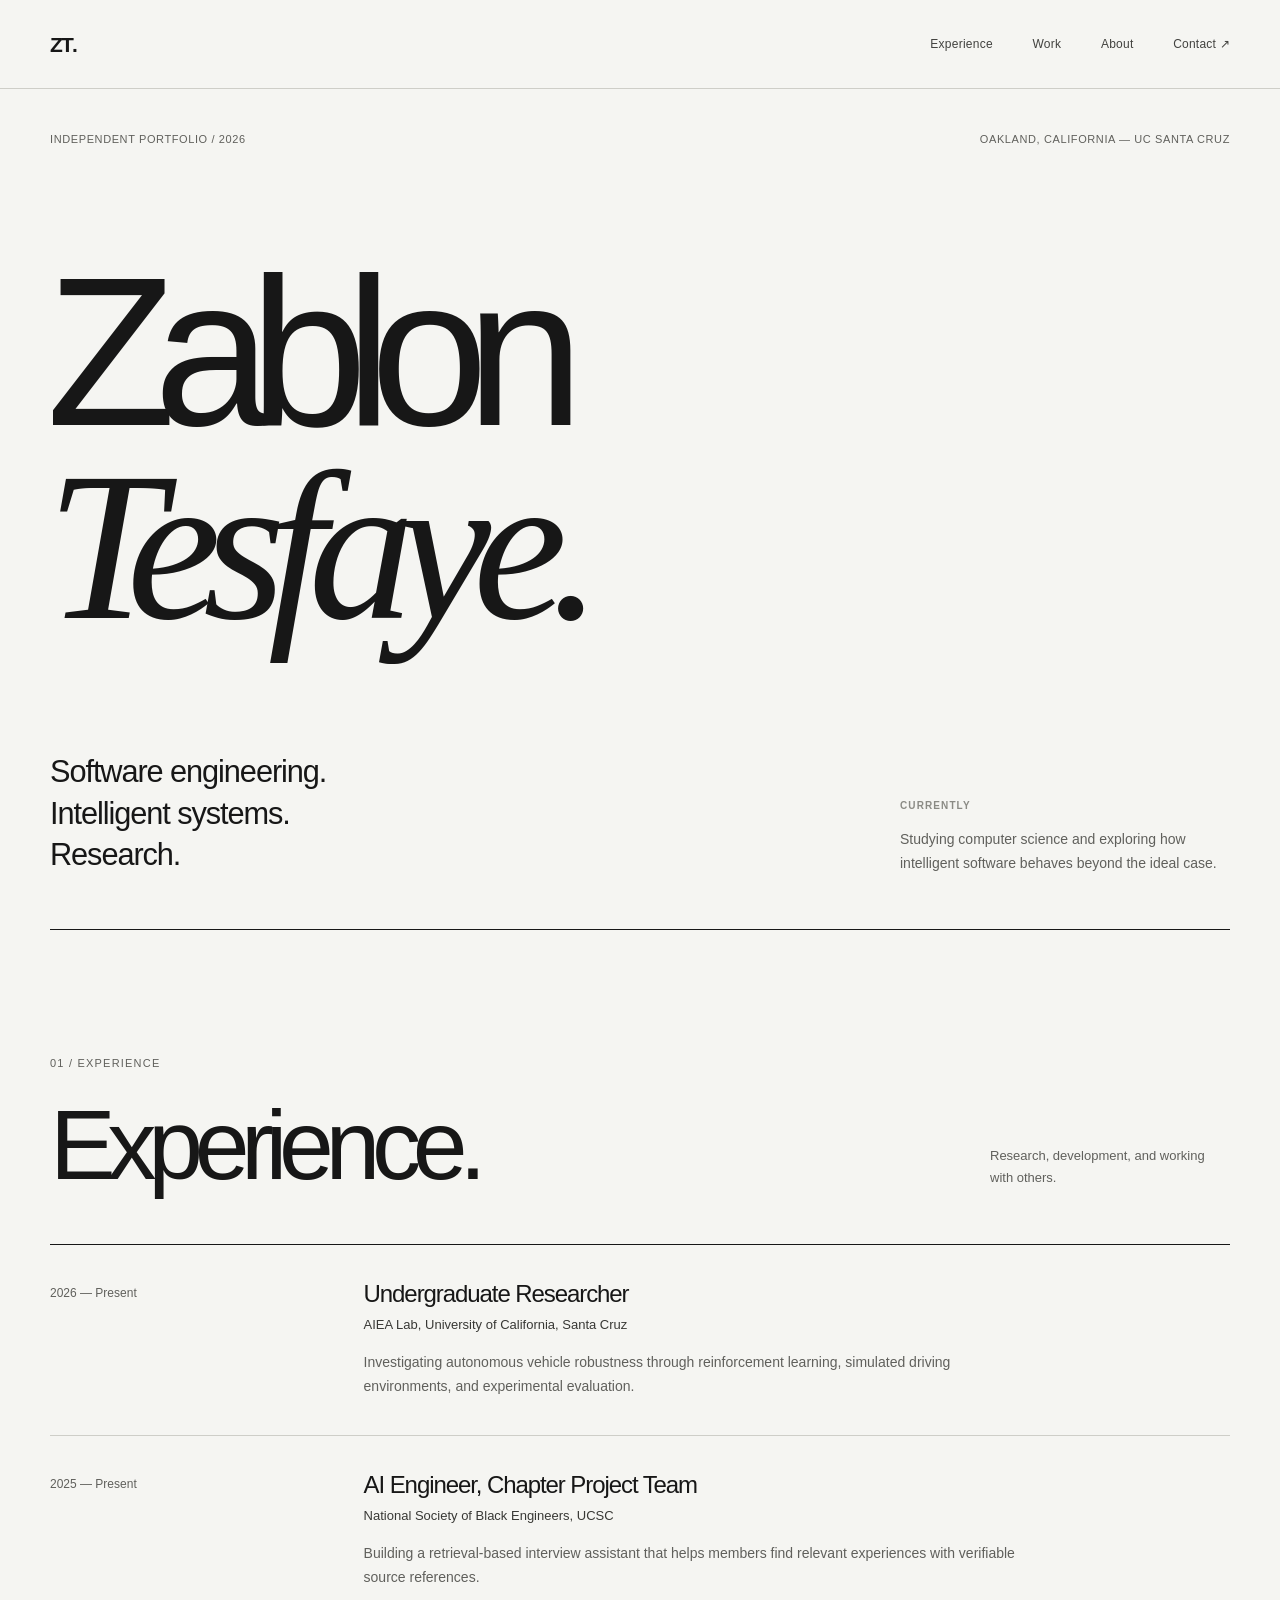
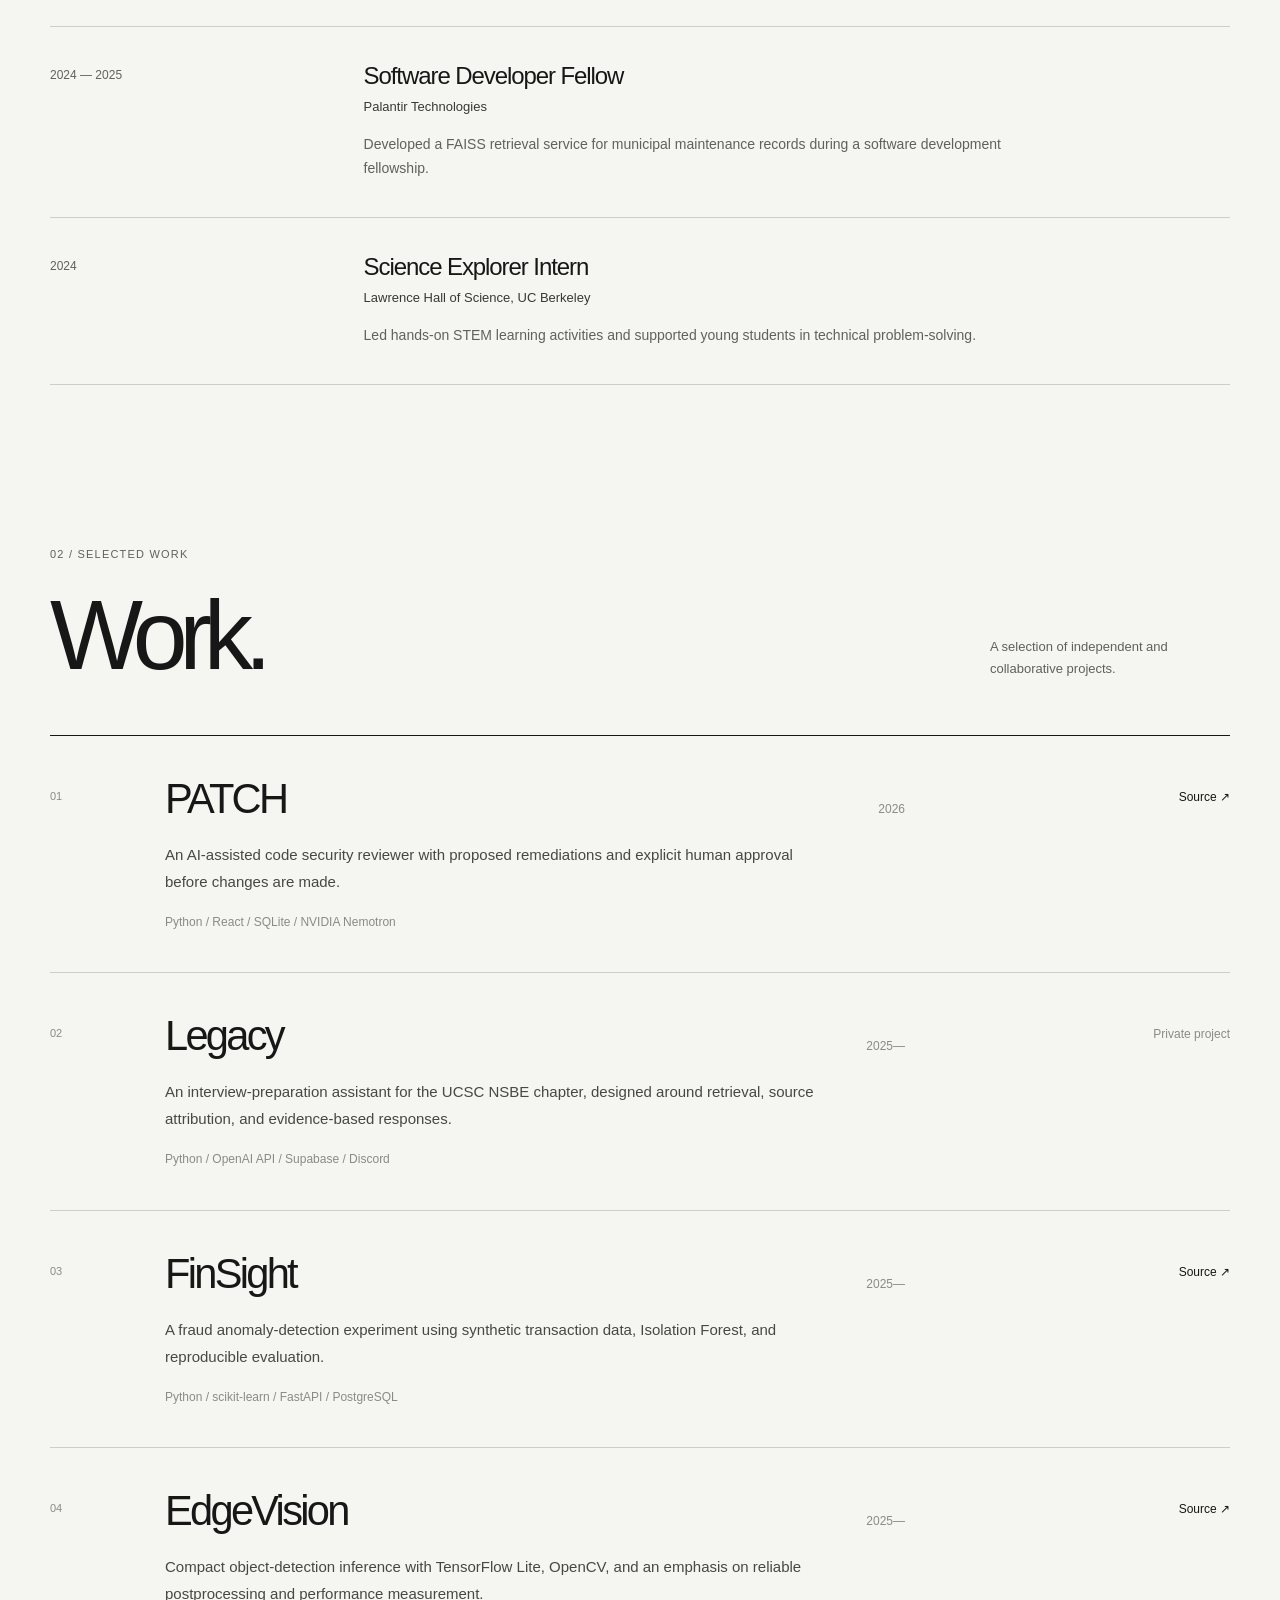
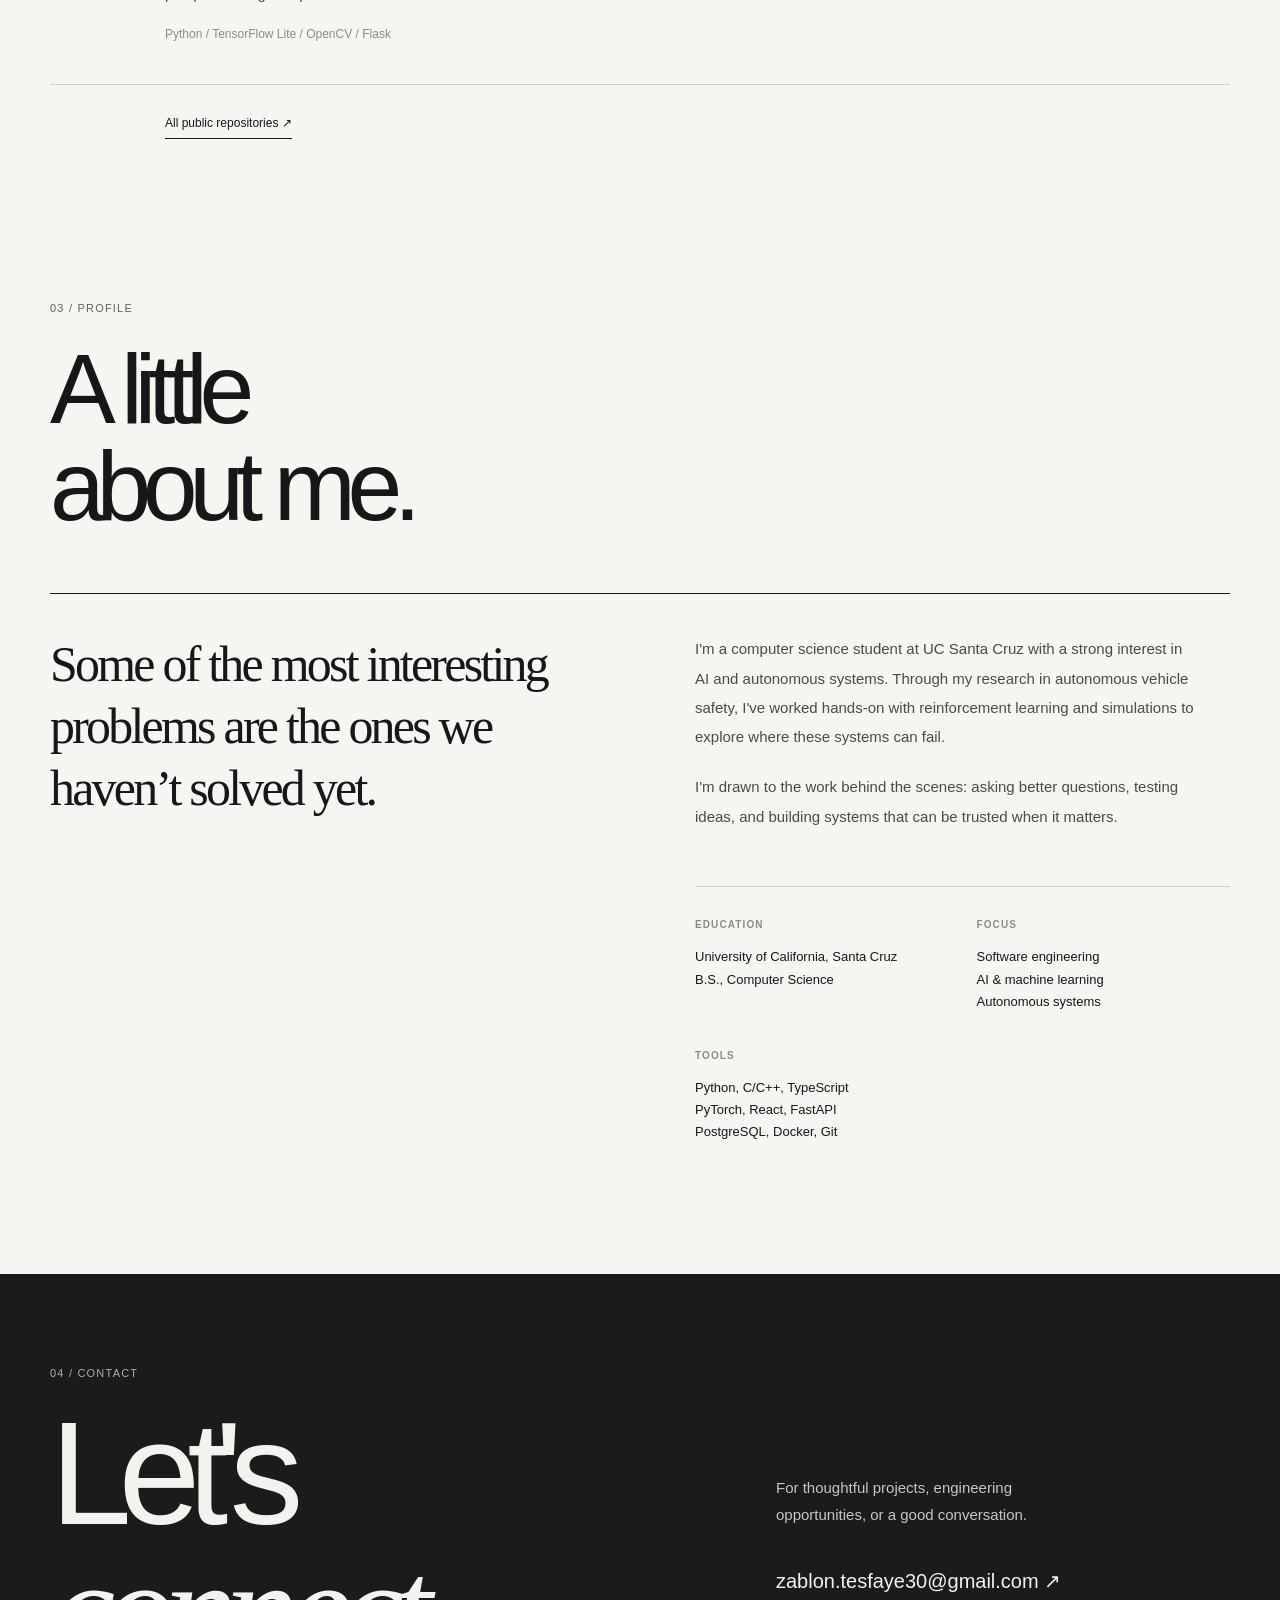
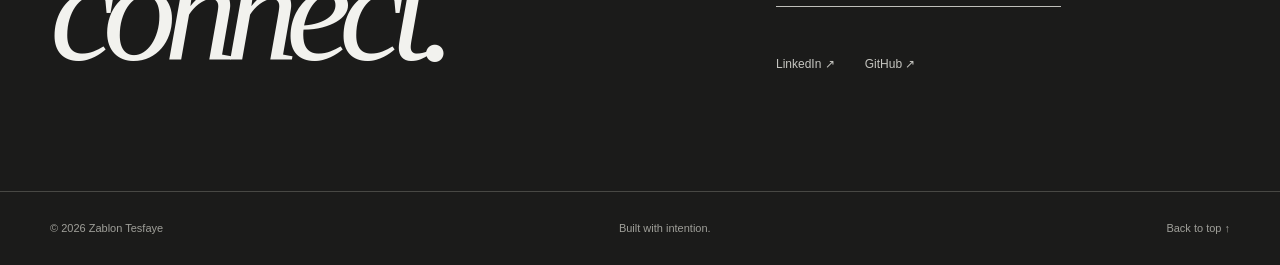
==== commit 6372f725: "Lead with research experience and refine About copy" ====
--- a/index.html
+++ b/index.html
@@ -14,7 +14,7 @@
   <meta name="twitter:title" content="Zablon Tesfaye — Selected Work">
   <link rel="canonical" href="https://zablon-tesfaye.github.io/">
   <link rel="icon" type="image/svg+xml" href="./favicon.svg">
-  <link rel="stylesheet" href="./portfolio.css">
+  <link rel="stylesheet" href="./portfolio.css?v=2">
   <script src="./script.js" defer></script>
   <title>Zablon Tesfaye — Selected Work</title>
   <script type="application/ld+json">{"@context":"https://schema.org","@type":"Person","name":"Zablon Tesfaye","url":"https://zablon-tesfaye.github.io/","alumniOf":{"@type":"CollegeOrUniversity","name":"University of California, Santa Cruz"},"sameAs":["https://github.com/Zablon-Tesfaye","https://www.linkedin.com/in/Zablon-Tesfaye"]}</script>
@@ -26,8 +26,8 @@
     <div class="frame masthead-inner">
       <a href="#top" class="wordmark" aria-label="Zablon Tesfaye, home">ZT<span class="wordmark-period">.</span></a>
       <nav class="nav" aria-label="Primary navigation">
+        <a href="#experience">Experience</a>
         <a href="#work">Work</a>
-        <a href="#experience">Experience</a>
         <a href="#about">About</a>
         <a href="#contact">Contact <span aria-hidden="true">↗</span></a>
       </nav>
@@ -48,9 +48,34 @@
       <div class="hero-divider" aria-hidden="true"></div>
     </section>
 
+    <section id="experience" class="section frame" aria-labelledby="experience-heading">
+      <div class="section-heading">
+        <div><span class="section-number">01 / EXPERIENCE</span><h2 id="experience-heading">Experience.</h2></div>
+        <p>Research, development, and working with others.</p>
+      </div>
+      <div class="experience-list">
+        <article class="experience-item">
+          <time class="experience-date" datetime="2026-05">2026 — Present</time>
+          <div><h3>Undergraduate Researcher</h3><p class="experience-org">AIEA Lab, University of California, Santa Cruz</p><p>Investigating autonomous vehicle robustness through reinforcement learning, simulated driving environments, and experimental evaluation.</p></div>
+        </article>
+        <article class="experience-item">
+          <time class="experience-date" datetime="2025-05">2025 — Present</time>
+          <div><h3>AI Engineer, Chapter Project Team</h3><p class="experience-org">National Society of Black Engineers, UCSC</p><p>Building a retrieval-based interview assistant that helps members find relevant experiences with verifiable source references.</p></div>
+        </article>
+        <article class="experience-item">
+          <time class="experience-date" datetime="2024-12">2024 — 2025</time>
+          <div><h3>Software Developer Fellow</h3><p class="experience-org">Palantir Technologies</p><p>Developed a FAISS retrieval service for municipal maintenance records during a software development fellowship.</p></div>
+        </article>
+        <article class="experience-item">
+          <time class="experience-date" datetime="2024-06">2024</time>
+          <div><h3>Science Explorer Intern</h3><p class="experience-org">Lawrence Hall of Science, UC Berkeley</p><p>Led hands-on STEM learning activities and supported young students in technical problem-solving.</p></div>
+        </article>
+      </div>
+    </section>
+
     <section id="work" class="section frame" aria-labelledby="work-heading">
       <div class="section-heading">
-        <div><span class="section-number">01 / SELECTED WORK</span><h2 id="work-heading">Work.</h2></div>
+        <div><span class="section-number">02 / SELECTED WORK</span><h2 id="work-heading">Work.</h2></div>
         <p>A selection of independent and collaborative projects.</p>
       </div>
 
@@ -100,38 +125,13 @@
       <a class="quiet-link" href="https://github.com/Zablon-Tesfaye" target="_blank" rel="noopener noreferrer">All public repositories <span aria-hidden="true">↗</span></a>
     </section>
 
-    <section id="experience" class="section frame" aria-labelledby="experience-heading">
-      <div class="section-heading">
-        <div><span class="section-number">02 / EXPERIENCE</span><h2 id="experience-heading">Experience.</h2></div>
-        <p>Research, development, and working with others.</p>
-      </div>
-      <div class="experience-list">
-        <article class="experience-item">
-          <time class="experience-date" datetime="2026-05">2026 — Present</time>
-          <div><h3>Undergraduate Researcher</h3><p class="experience-org">AIEA Lab, University of California, Santa Cruz</p><p>Investigating autonomous vehicle robustness through reinforcement learning, simulated driving environments, and experimental evaluation.</p></div>
-        </article>
-        <article class="experience-item">
-          <time class="experience-date" datetime="2025-05">2025 — Present</time>
-          <div><h3>AI Engineer, Chapter Project Team</h3><p class="experience-org">National Society of Black Engineers, UCSC</p><p>Building a retrieval-based interview assistant that helps members find relevant experiences with verifiable source references.</p></div>
-        </article>
-        <article class="experience-item">
-          <time class="experience-date" datetime="2024-12">2024 — 2025</time>
-          <div><h3>Software Developer Fellow</h3><p class="experience-org">Palantir Technologies</p><p>Developed a FAISS retrieval service for municipal maintenance records during a software development fellowship.</p></div>
-        </article>
-        <article class="experience-item">
-          <time class="experience-date" datetime="2024-06">2024</time>
-          <div><h3>Science Explorer Intern</h3><p class="experience-org">Lawrence Hall of Science, UC Berkeley</p><p>Led hands-on STEM learning activities and supported young students in technical problem-solving.</p></div>
-        </article>
-      </div>
-    </section>
-
     <section id="about" class="section frame about-section" aria-labelledby="about-heading">
       <div class="section-heading"><div><span class="section-number">03 / PROFILE</span><h2 id="about-heading">A little<br>about me.</h2></div></div>
       <div class="about-grid">
-        <p class="about-statement">I care about what works when no one is watching.</p>
+        <p class="about-statement">Some of the most interesting problems are the ones we haven’t solved yet.</p>
         <div class="about-details">
-          <p>I'm a computer science student at UC Santa Cruz, drawn to the intersection of engineering, applied machine learning, and systems that must hold up under real-world conditions.</p>
-          <p>My approach is straightforward: understand the problem, build carefully, test the assumptions, and keep improving.</p>
+          <p>I'm a computer science student at UC Santa Cruz with a strong interest in AI and autonomous systems. Through my research in autonomous vehicle safety, I've worked hands-on with reinforcement learning and simulations to explore where these systems can fail.</p>
+          <p>I'm drawn to the work behind the scenes: asking better questions, testing ideas, and building systems that can be trusted when it matters.</p>
           <div class="facts">
             <div><span class="micro-label">EDUCATION</span><p>University of California, Santa Cruz<br>B.S., Computer Science</p></div>
             <div><span class="micro-label">FOCUS</span><p>Software engineering<br>AI &amp; machine learning<br>Autonomous systems</p></div>
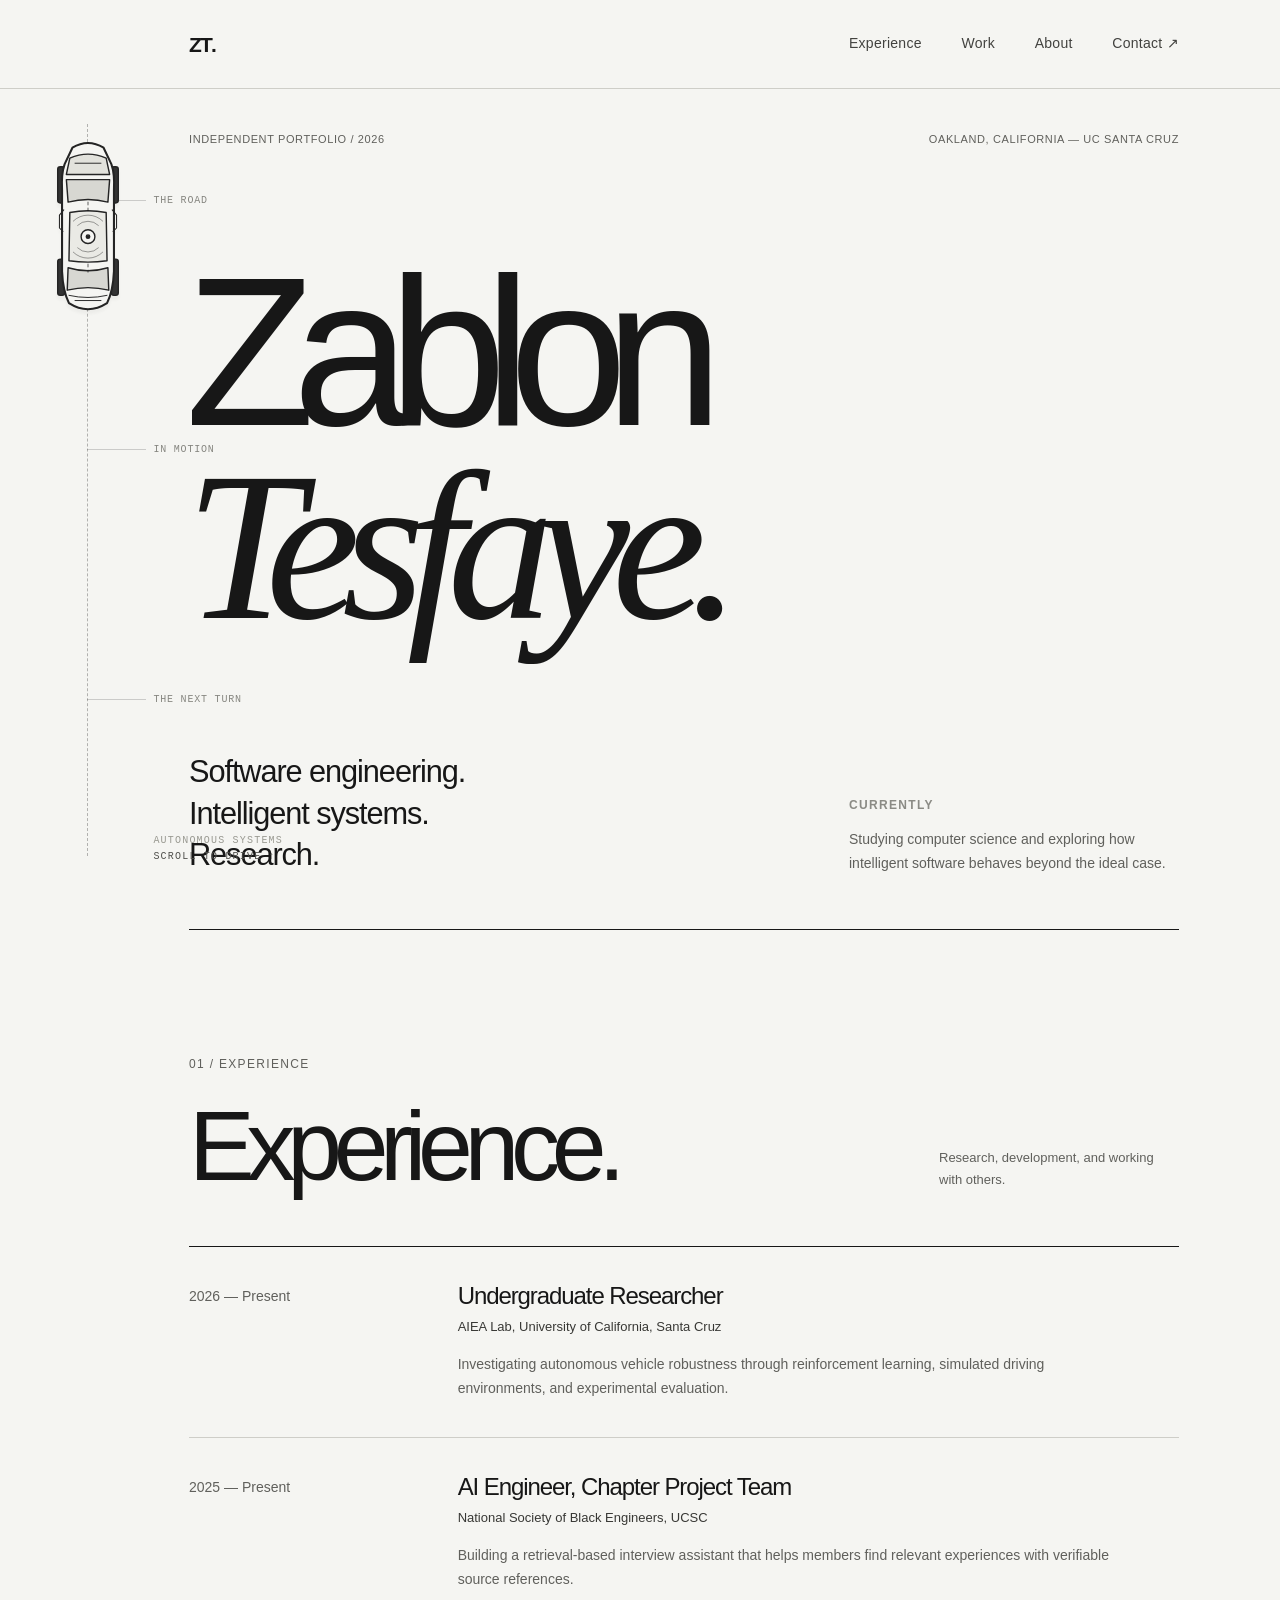
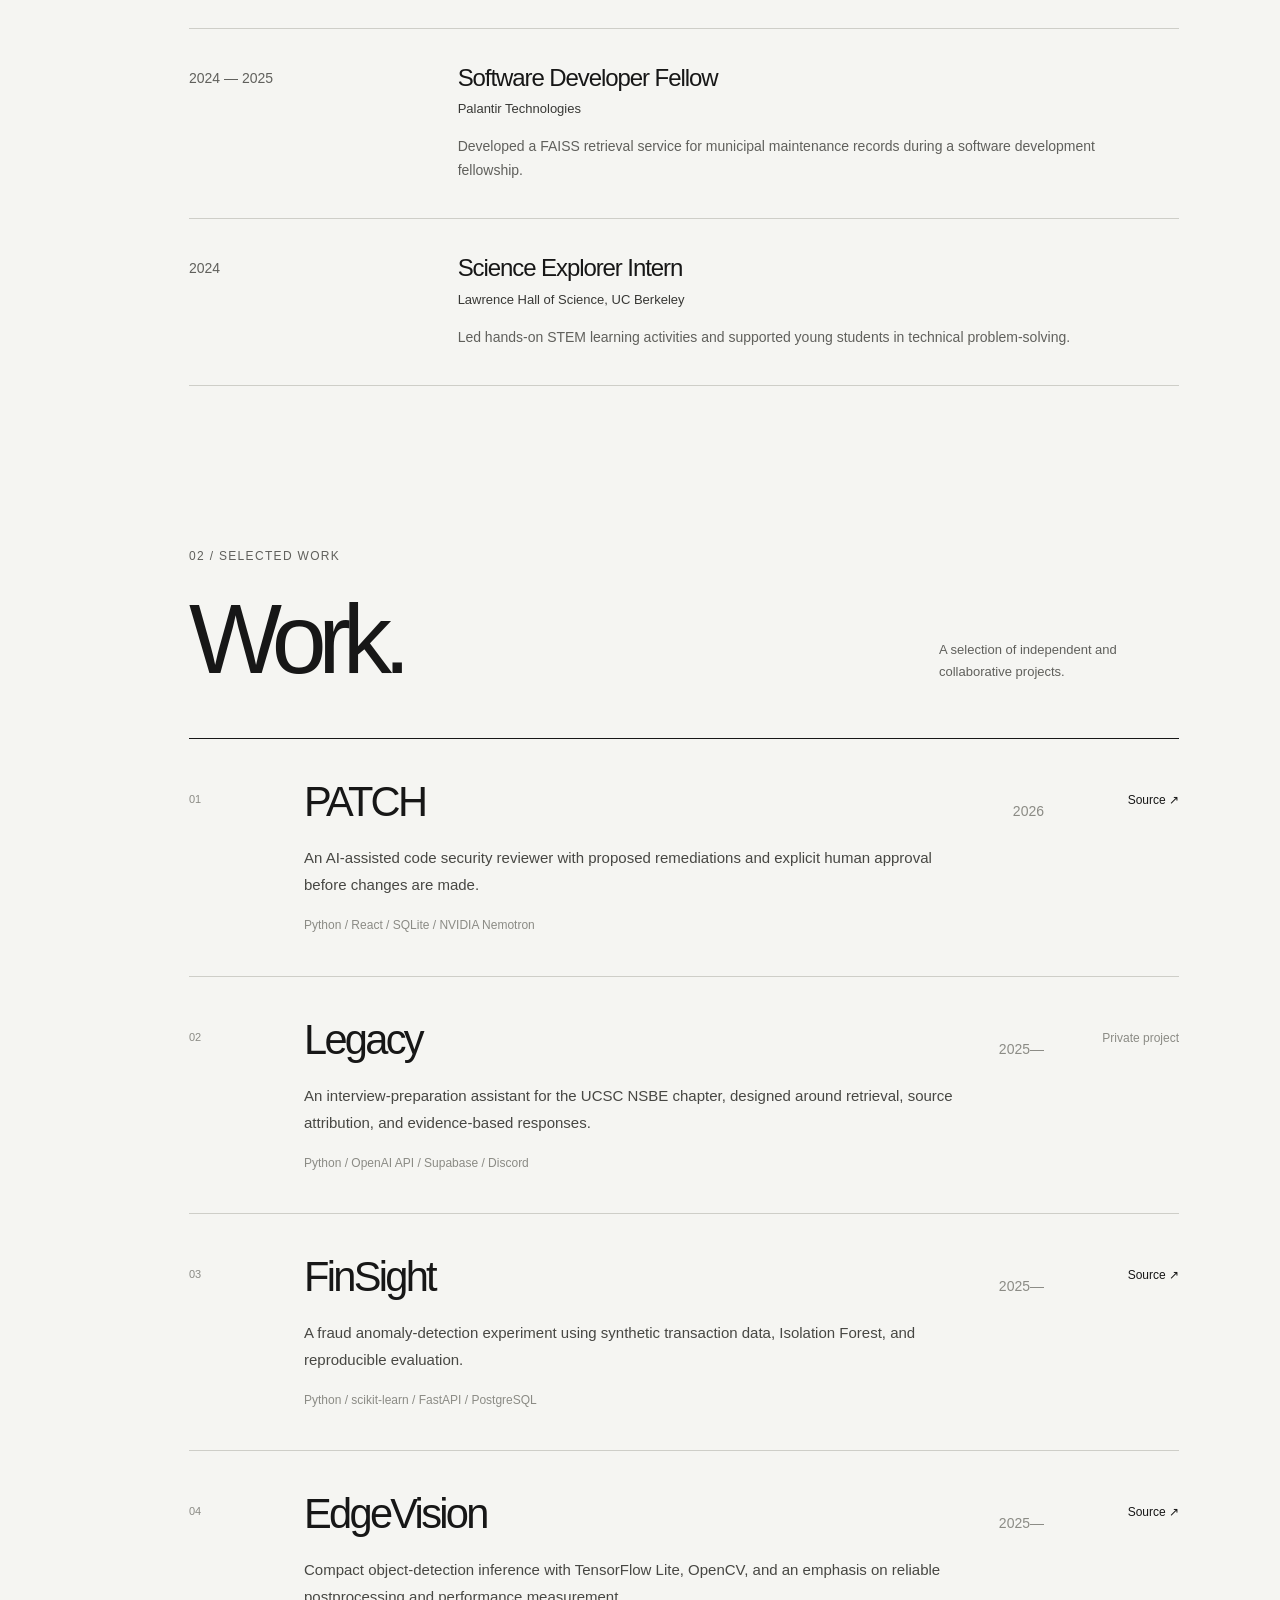
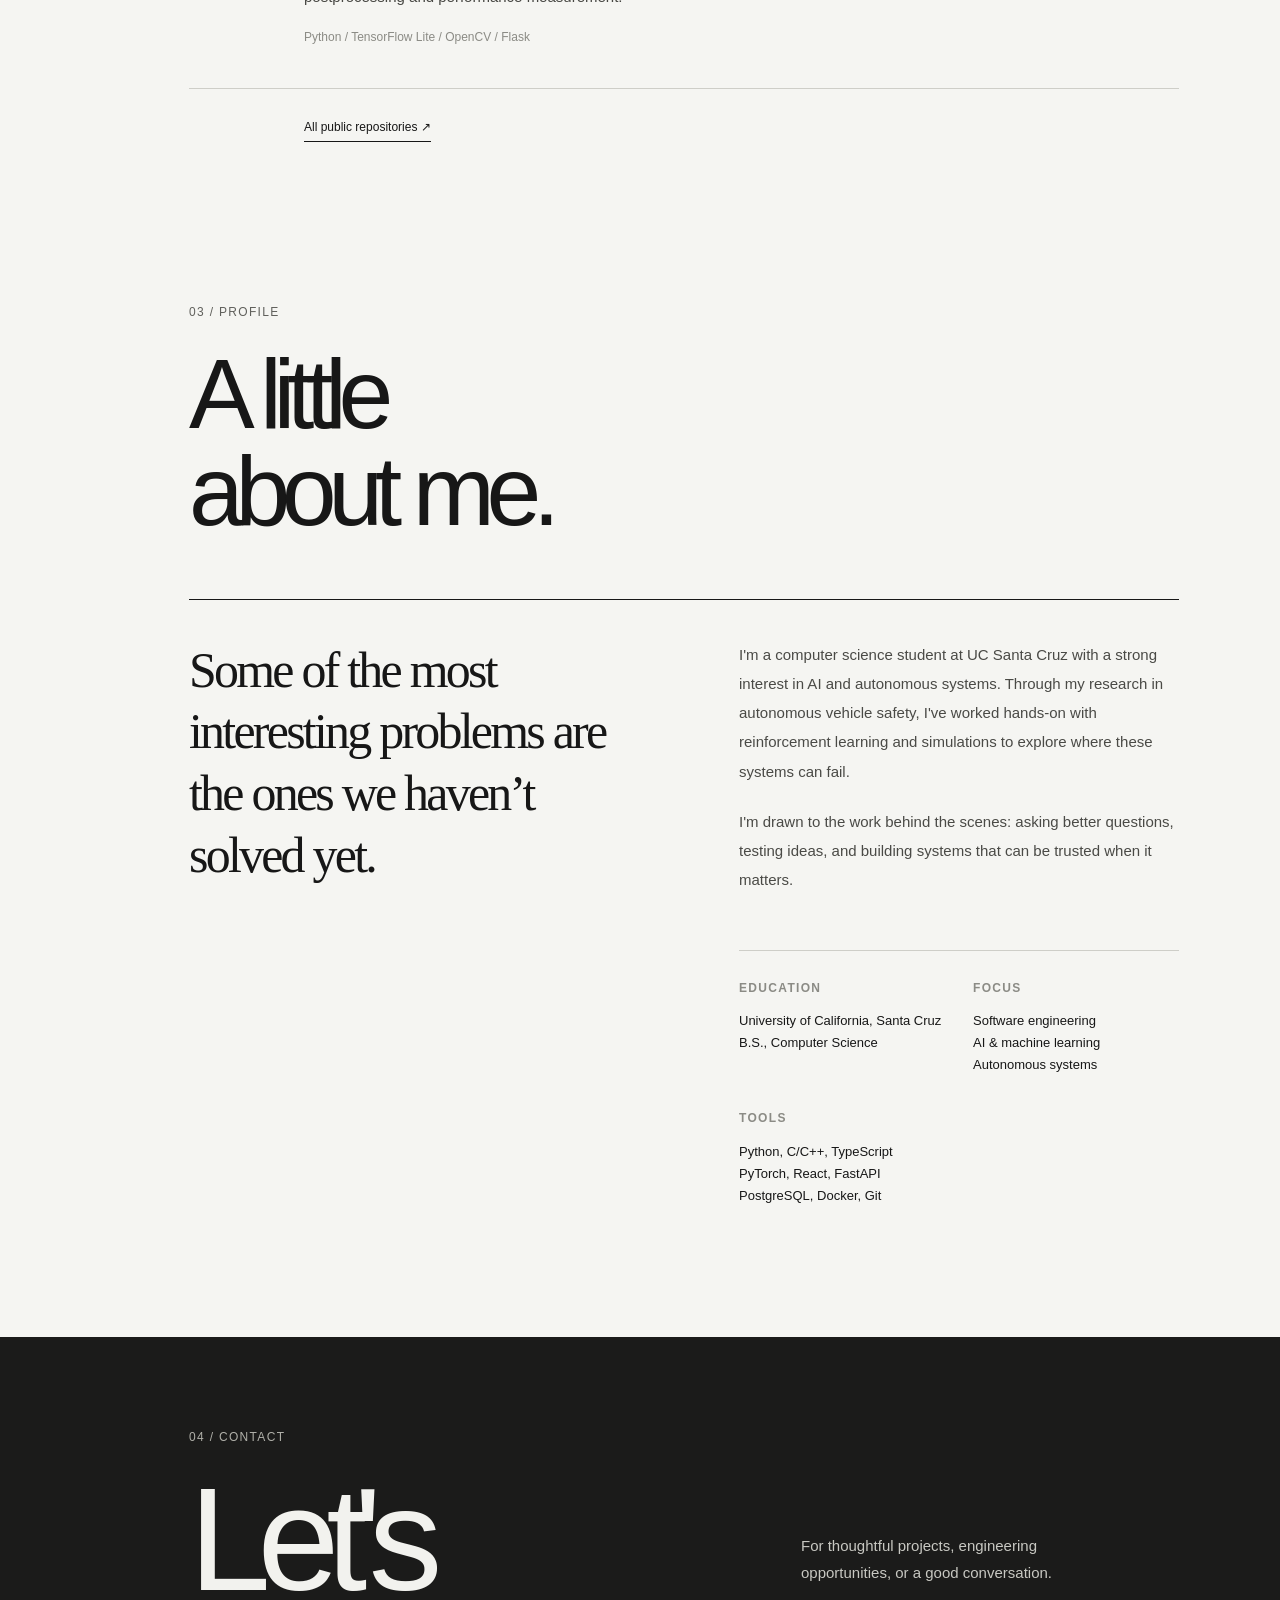
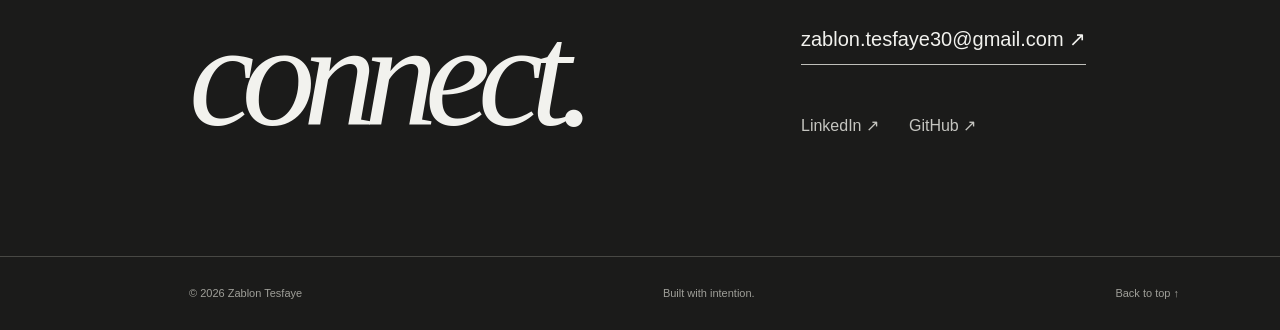
==== commit 716a7988: "Integrate autonomous car scroll study into the portfolio homepage" ====
--- a/index.html
+++ b/index.html
@@ -15,7 +15,9 @@
   <link rel="canonical" href="https://zablon-tesfaye.github.io/">
   <link rel="icon" type="image/svg+xml" href="./favicon.svg">
   <link rel="stylesheet" href="./portfolio.css?v=2">
+  <link rel="stylesheet" href="./autonomy.css?v=1">
   <script src="./script.js" defer></script>
+  <script src="./autonomy.js?v=1" defer></script>
   <title>Zablon Tesfaye — Selected Work</title>
   <script type="application/ld+json">{"@context":"https://schema.org","@type":"Person","name":"Zablon Tesfaye","url":"https://zablon-tesfaye.github.io/","alumniOf":{"@type":"CollegeOrUniversity","name":"University of California, Santa Cruz"},"sameAs":["https://github.com/Zablon-Tesfaye","https://www.linkedin.com/in/Zablon-Tesfaye"]}</script>
 </head>
@@ -33,6 +35,19 @@
       </nav>
     </div>
   </header>
+
+  <!-- Implemented a fixed driving study to echo scroll progress without covering the portfolio. -->
+  <aside class="drive-rail" data-drive-rail aria-hidden="true">
+    <div class="drive-rail__line"></div>
+    <div class="drive-rail__fill"></div>
+    <span class="drive-rail__label drive-rail__label--first">THE ROAD</span>
+    <span class="drive-rail__label drive-rail__label--second">IN MOTION</span>
+    <span class="drive-rail__label drive-rail__label--third">THE NEXT TURN</span>
+    <div class="drive-rail__vehicle" data-drive-vehicle>
+      <img class="drive-rail__car" src="./autonomous-car.svg" width="90" height="190" alt="" decoding="async">
+    </div>
+    <div class="drive-rail__status"><span>AUTONOMOUS SYSTEMS</span>SCROLL TO DRIVE ↑</div>
+  </aside>
 
   <main id="content">
     <section class="hero frame" id="top" aria-labelledby="hero-title">
--- a/portfolio.css
+++ b/portfolio.css
@@ -30,7 +30,7 @@
 .wordmark { font: 700 21px/1 Helvetica, Arial, sans-serif; text-decoration: none; letter-spacing: -.09em; }
 .wordmark-period { letter-spacing: 0; }
 .nav { display: flex; align-items: center; flex-wrap: wrap; gap: clamp(17px,3.1vw,43px); }
-.nav a { text-decoration: none; color: #42423f; font-size: 12px; letter-spacing: .02em; }
+.nav a { text-decoration: none; color: #42423f; font-size: 14px; letter-spacing: .02em; }
 .nav a:hover, .nav a[aria-current="page"] { color: var(--ink); text-decoration: underline; text-underline-offset: 5px; }
 
 /* Large type carries the identity without an illustration or graphic treatment. */
@@ -42,13 +42,13 @@
 .hero-bottom > p { font-size: clamp(18px, 2.4vw, 31px); line-height: 1.35; letter-spacing: -.035em; margin: 0; }
 .hero-note { width: min(330px, 42%); }
 .hero-note p { color: var(--secondary); font-size: 14px; line-height: 1.75; margin: 10px 0 0; }
-.micro-label { color: var(--soft); font-size: 10px; font-weight: 600; letter-spacing: .11em; }
+.micro-label { color: var(--soft); font-size: 12px; font-weight: 600; letter-spacing: .11em; }
 .hero-divider { border-bottom: 1px solid var(--ink); }
 
 /* A narrow numbered system is reused through the entire portfolio. */
 .section { padding-top: 124px; padding-bottom: 36px; }
 .section-heading { display: flex; align-items: end; justify-content: space-between; gap: 38px; margin-bottom: 51px; }
-.section-number { display: block; margin-bottom: 24px; color: var(--secondary); font-size: 11px; letter-spacing: .11em; }
+.section-number { display: block; margin-bottom: 24px; color: var(--secondary); font-size: 12px; letter-spacing: .11em; }
 .section-heading h2 { margin: 0; font-size: clamp(58px, 7.7vw, 112px); line-height: .98; letter-spacing: -.085em; font-weight: 400; }
 .section-heading > p { color: var(--secondary); max-width: 240px; font-size: 13px; margin-bottom: 4px; }
 .work-list, .experience-list { border-top: 1px solid var(--ink); }
@@ -57,7 +57,7 @@
 .work-main { max-width: 740px; }
 .work-title-row { display: flex; justify-content: space-between; align-items: baseline; gap: 20px; }
 .work-title-row h3 { font-size: clamp(30px, 3.25vw, 46px); line-height: 1.2; letter-spacing: -.065em; margin-bottom: 17px; }
-.work-year { font-size: 12px; color: var(--soft); }
+.work-year { font-size: 14px; color: var(--soft); }
 .work-summary { color: #474743; font-size: 15px; line-height: 1.8; max-width: 650px; margin-bottom: 17px; }
 .work-stack { color: var(--soft); font-size: 12px; margin: 0; }
 .work-link, .work-private { justify-self: end; margin-top: 13px; font-size: 12px; white-space: nowrap; text-decoration: none; }
@@ -69,7 +69,7 @@
 
 /* Experience is typography and a thin rule, not a timeline of cards. */
 .experience-item { display: grid; grid-template-columns: minmax(150px,.31fr) 1fr; gap: 45px; padding: 33px 0 36px; border-bottom: 1px solid var(--line); }
-.experience-date { color: var(--secondary); font-size: 12px; padding-top: 5px; }
+.experience-date { color: var(--secondary); font-size: 14px; padding-top: 5px; }
 .experience-item h3 { font-size: 24px; line-height: 1.3; letter-spacing: -.045em; margin: 0 0 5px; }
 .experience-org { font-size: 13px; margin: 0 0 15px; color: #383835; }
 .experience-item div > p:last-child { color: var(--secondary); max-width: 670px; font-size: 14px; margin: 0; }
@@ -95,7 +95,7 @@
 .email-link { display: inline-block; max-width: 100%; font-size: clamp(14px,1.6vw,20px); text-decoration: none; border-bottom: 1px solid #bfbfba; padding-bottom: 8px; overflow-wrap: anywhere; }
 .email-link:hover { color: #b8b8b3; }
 .social-links { display: flex; gap: 30px; margin-top: 47px; }
-.social-links a { text-decoration: none; font-size: 12px; color: #c5c5c0; }
+.social-links a { text-decoration: none; font-size: 16px; color: #c5c5c0; }
 .social-links a:hover { color: white; }
 .footer { padding: 27px 0; background: var(--dark); color: #9f9f99; border-top: 1px solid #484844; font-size: 11px; }
 .footer-inner { display: flex; justify-content: space-between; gap: 15px; flex-wrap: wrap; }
@@ -124,7 +124,7 @@
   .frame { width: calc(100% - 36px); }
   .masthead-inner { min-height: 72px; }
   .nav { gap: 15px; }
-  .nav a { font-size: 11px; }
+  .nav a { font-size: 12px; }
   .hero { padding-top: 28px; }
   .hero-topline { font-size: 9px; }
   .hero-topline span:last-child { text-align: right; }
@@ -144,7 +144,7 @@
   .work-summary { font-size: 14px; }
   .quiet-link { margin-left: 40px; }
   .experience-item { display: block; padding: 27px 0; }
-  .experience-date { display: block; margin-bottom: 11px; }
+  .experience-date { display: block; margin-bottom: 11px; font-size: 14px; }
   .experience-item h3 { font-size: 22px; }
   .about-grid { display: block; }
   .about-statement { font-size: 39px; margin-bottom: 37px; }
--- a/autonomy.css
+++ b/autonomy.css
@@ -0,0 +1,102 @@
+/*
+  Built a scroll-driven driving study as a separate layer, keeping the portfolio's
+  original neutral typography untouched. At narrow widths the side track steps away.
+*/
+@media (min-width: 1200px) {
+  body:has(.drive-rail) .frame {
+    width: min(1100px, calc(100% - 290px));
+    position: relative;
+    left: 44px;
+  }
+}
+.drive-rail {
+  --drive-progress: 0;
+  position: fixed;
+  left: clamp(12px, 3vw, 50px);
+  top: 100px;
+  height: calc(100dvh - 120px);
+  width: 190px;
+  z-index: 5;
+  pointer-events: none;
+  user-select: none;
+  color: #64645f;
+}
+.drive-rail__line {
+  position: absolute;
+  top: 24px;
+  bottom: 24px;
+  left: 49px;
+  border-left: 1px dashed rgba(58,58,56,.36);
+}
+.drive-rail__fill {
+  position: absolute;
+  left: 48px;
+  width: 2px;
+  top: 24px;
+  height: calc((100% - 48px) * var(--drive-progress));
+  background: #292927;
+  opacity: .58;
+  transition: height 100ms linear;
+}
+.drive-rail__label {
+  position: absolute;
+  left: 115px;
+  font: 10px/1.4 ui-monospace, SFMono-Regular, Consolas, monospace;
+  letter-spacing: .08em;
+  white-space: nowrap;
+  color: #868680;
+}
+.drive-rail__label::before {
+  content: '';
+  position: absolute;
+  top: 6px;
+  left: -66px;
+  width: 59px;
+  border-top: 1px solid rgba(58,58,56,.22);
+}
+.drive-rail__label--first { top: 12%; }
+.drive-rail__label--second { top: 44%; }
+.drive-rail__label--third { top: 76%; }
+.drive-rail__vehicle {
+  position: absolute;
+  top: 33px;
+  left: 50px;
+  width: 90px;
+  transform: translate(-50%, var(--drive-offset, 0px));
+  will-change: transform;
+}
+.drive-rail__car {
+  width: 90px;
+  height: auto;
+  display: block;
+  transform-origin: 50% 55%;
+  animation: idle-steer 5s ease-in-out infinite;
+  filter: drop-shadow(0 4px 1px rgba(22,22,22,.035));
+}
+.drive-rail__status {
+  position: absolute;
+  left: 115px;
+  bottom: 15px;
+  color: #50504c;
+  font: 10px/1.6 ui-monospace, SFMono-Regular, Consolas, monospace;
+  letter-spacing: .12em;
+  white-space: nowrap;
+}
+.drive-rail__status span { display: block; color: #999991; }
+@keyframes idle-steer {
+  0%, 100% { transform: rotate(-1.3deg) translateX(-1px); }
+  50% { transform: rotate(1.3deg) translateX(1px); }
+}
+/* No decorative motion for visitors who request reduced motion. */
+@media (prefers-reduced-motion: reduce) {
+  .drive-rail__car { animation: none; }
+  .drive-rail__vehicle { will-change: auto; }
+  .drive-rail__fill { transition: none; }
+}
+@media (max-width: 1199px) {
+  .drive-rail { display: none; }
+}
+@media print {
+  .drive-rail { display: none; }
+  body:has(.drive-rail) .frame { left: auto; width: 100%; }
+}
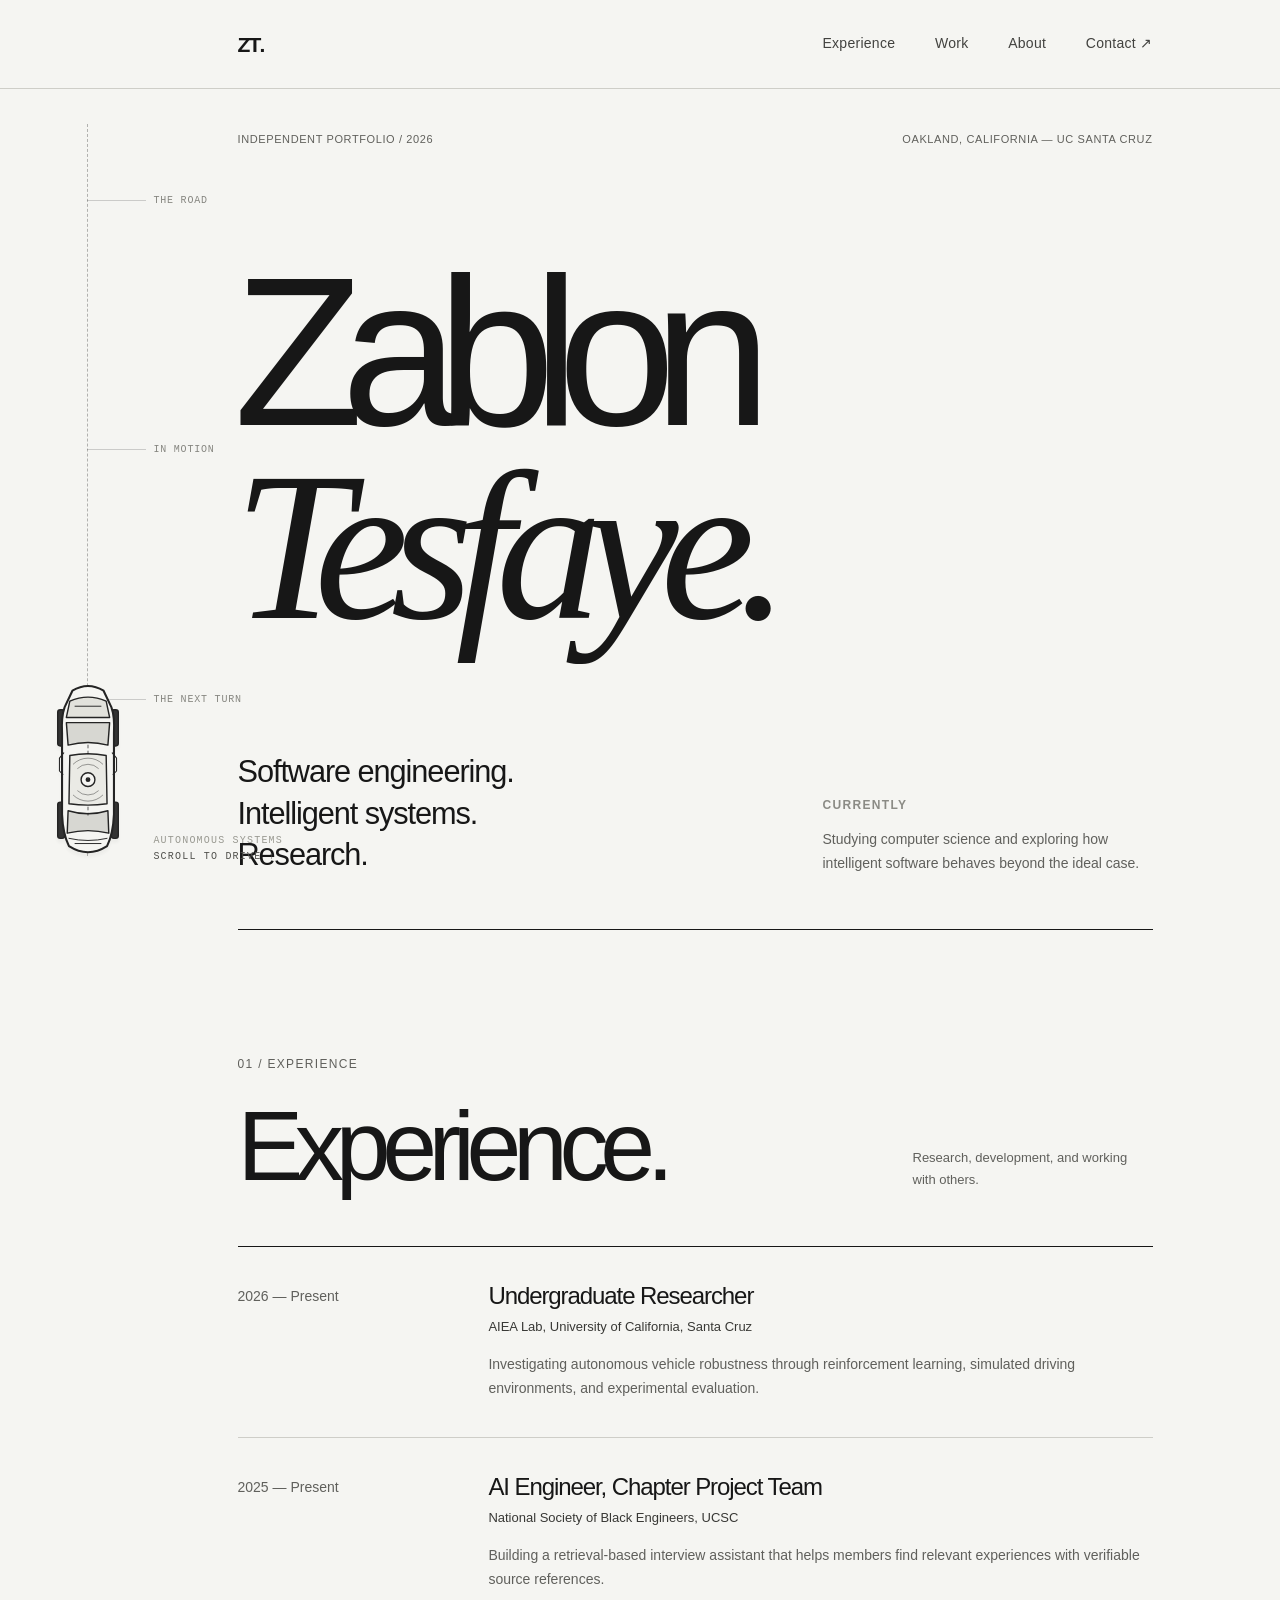
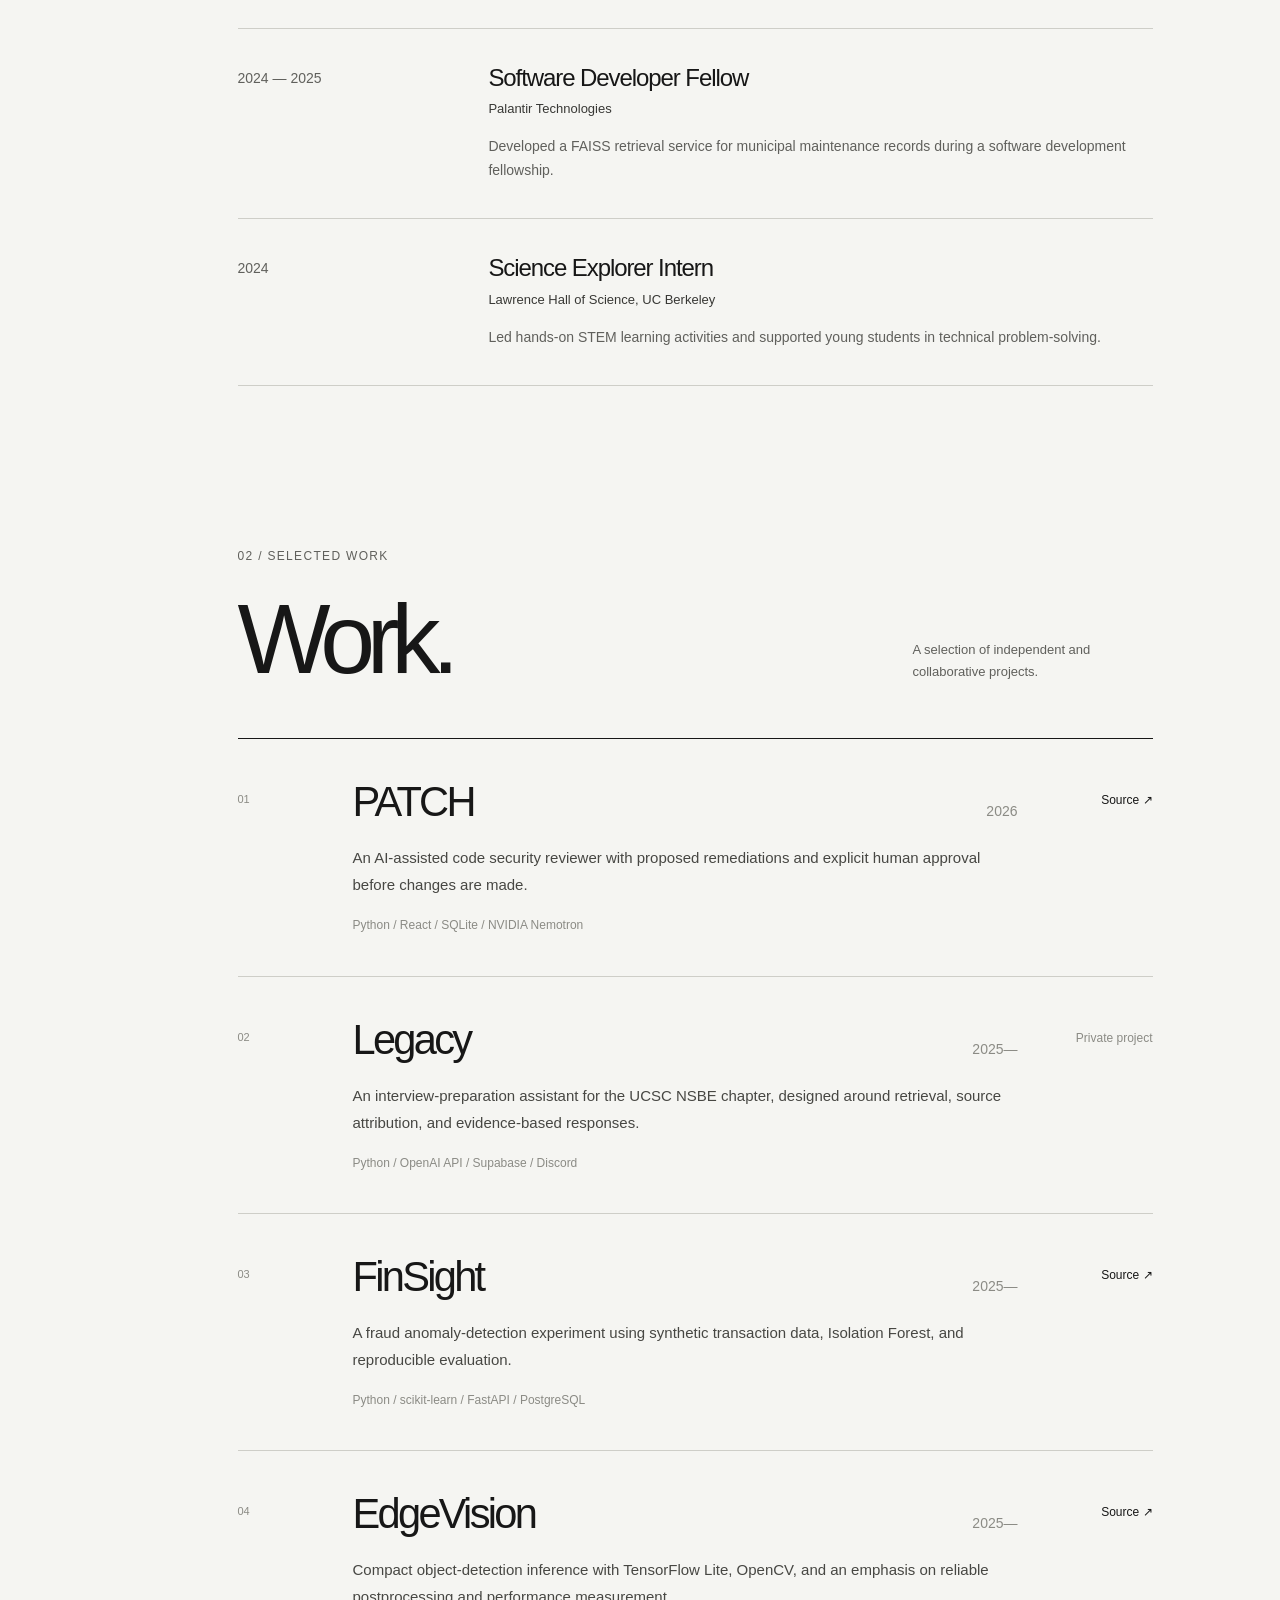
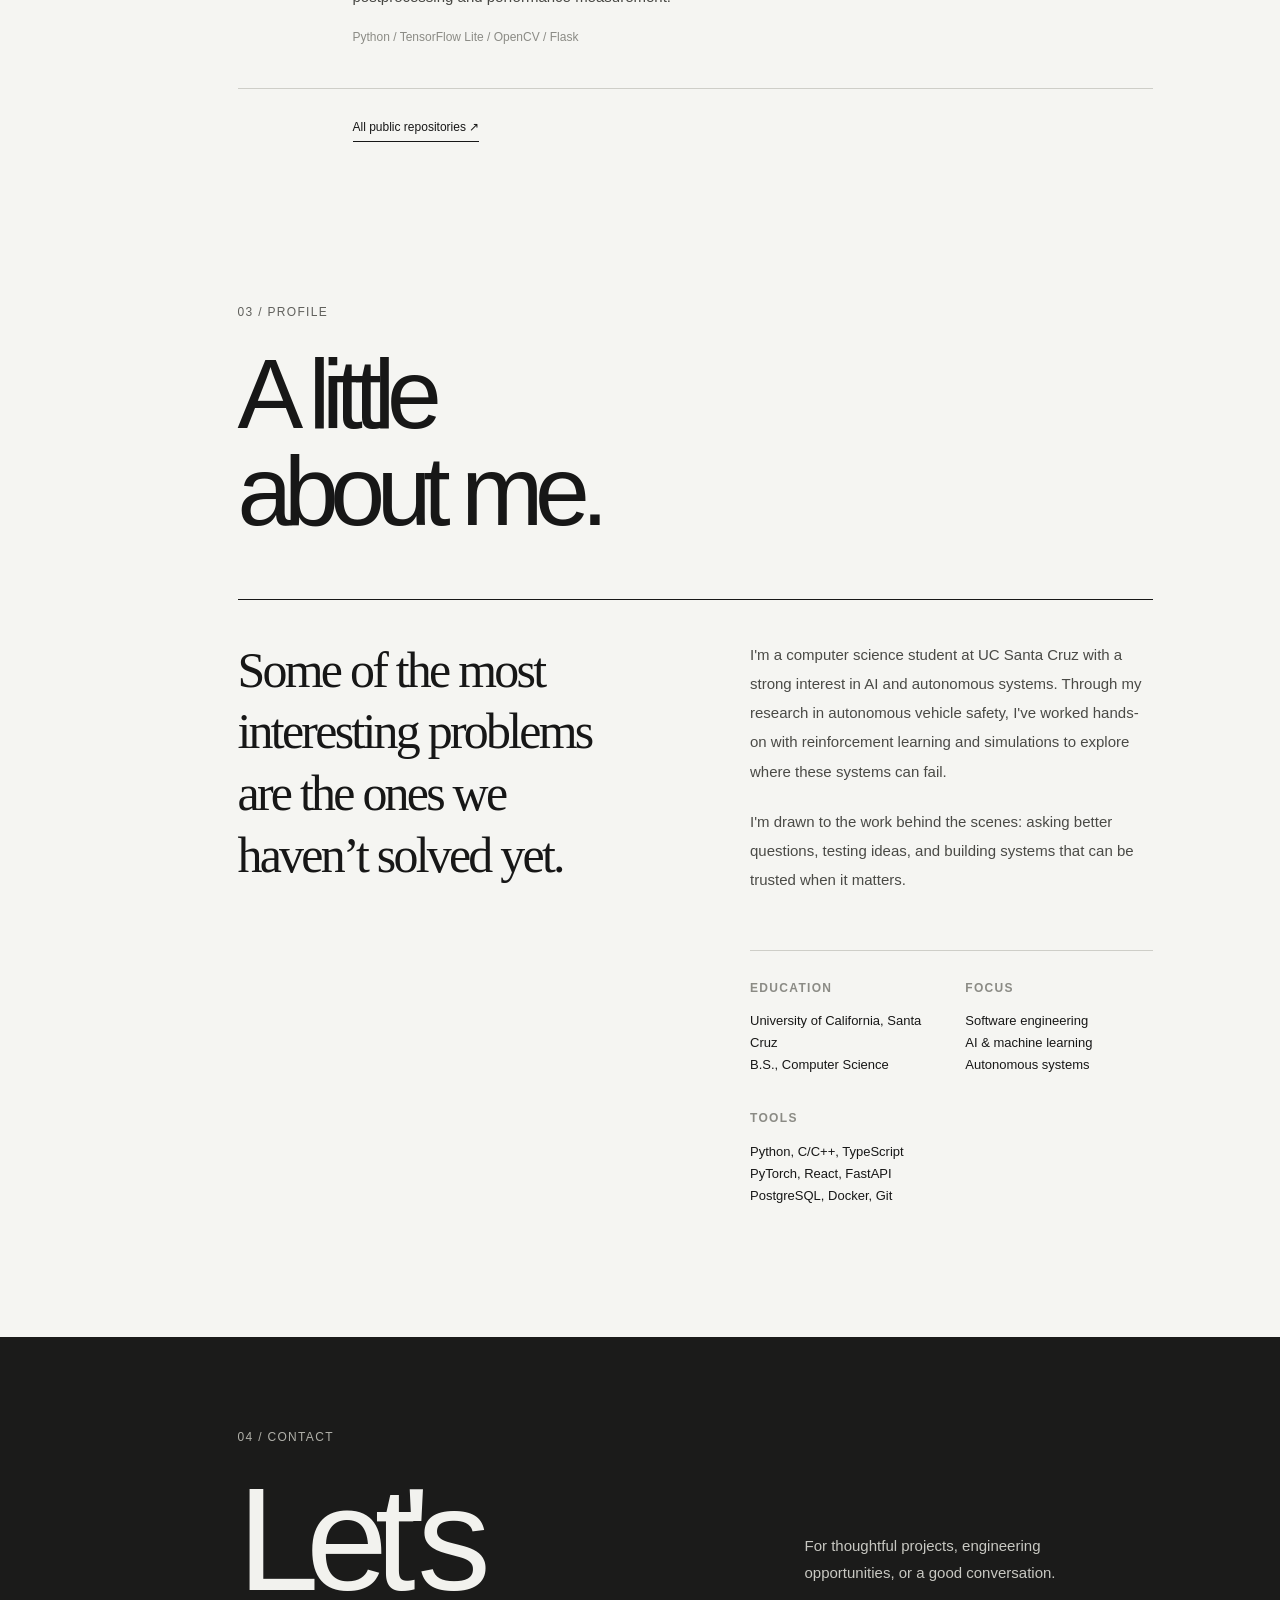
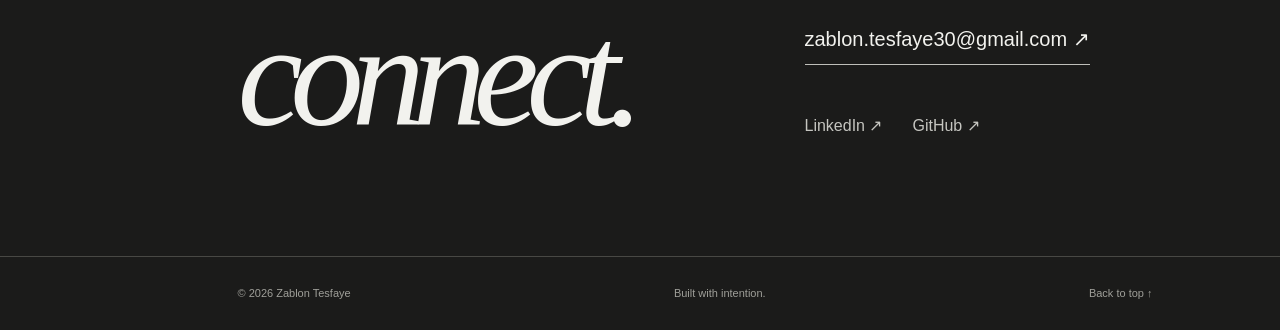
==== commit 2f9fff88: "Improve portfolio link previews and consistent light-mode rendering" ====
--- a/index.html
+++ b/index.html
@@ -12,7 +12,9 @@
   <meta property="og:site_name" content="Zablon Tesfaye">
   <meta name="twitter:card" content="summary">
   <meta name="twitter:title" content="Zablon Tesfaye — Selected Work">
+  <meta name="twitter:description" content="Selected work in autonomous systems, AI research, and software engineering.">
   <link rel="canonical" href="https://zablon-tesfaye.github.io/">
+  <meta name="color-scheme" content="light">
   <link rel="icon" type="image/svg+xml" href="./favicon.svg">
   <link rel="stylesheet" href="./portfolio.css?v=2">
   <link rel="stylesheet" href="./autonomy.css?v=1">
--- a/autonomy.css
+++ b/autonomy.css
@@ -4,9 +4,9 @@
 */
 @media (min-width: 1200px) {
   body:has(.drive-rail) .frame {
-    width: min(1100px, calc(100% - 290px));
+    width: min(1100px, calc(100% - 365px));
     position: relative;
-    left: 44px;
+    left: 55px;
   }
 }
 .drive-rail {
@@ -32,11 +32,11 @@
   position: absolute;
   left: 48px;
   width: 2px;
-  top: 24px;
+  bottom: 24px;
   height: calc((100% - 48px) * var(--drive-progress));
   background: #292927;
   opacity: .58;
-  transition: height 100ms linear;
+  /* RequestAnimationFrame in autonomy.js already smooths scroll updates. */
 }
 .drive-rail__label {
   position: absolute;
@@ -91,7 +91,7 @@
 @media (prefers-reduced-motion: reduce) {
   .drive-rail__car { animation: none; }
   .drive-rail__vehicle { will-change: auto; }
-  .drive-rail__fill { transition: none; }
+  .drive-rail__fill { opacity: 0; }
 }
 @media (max-width: 1199px) {
   .drive-rail { display: none; }
